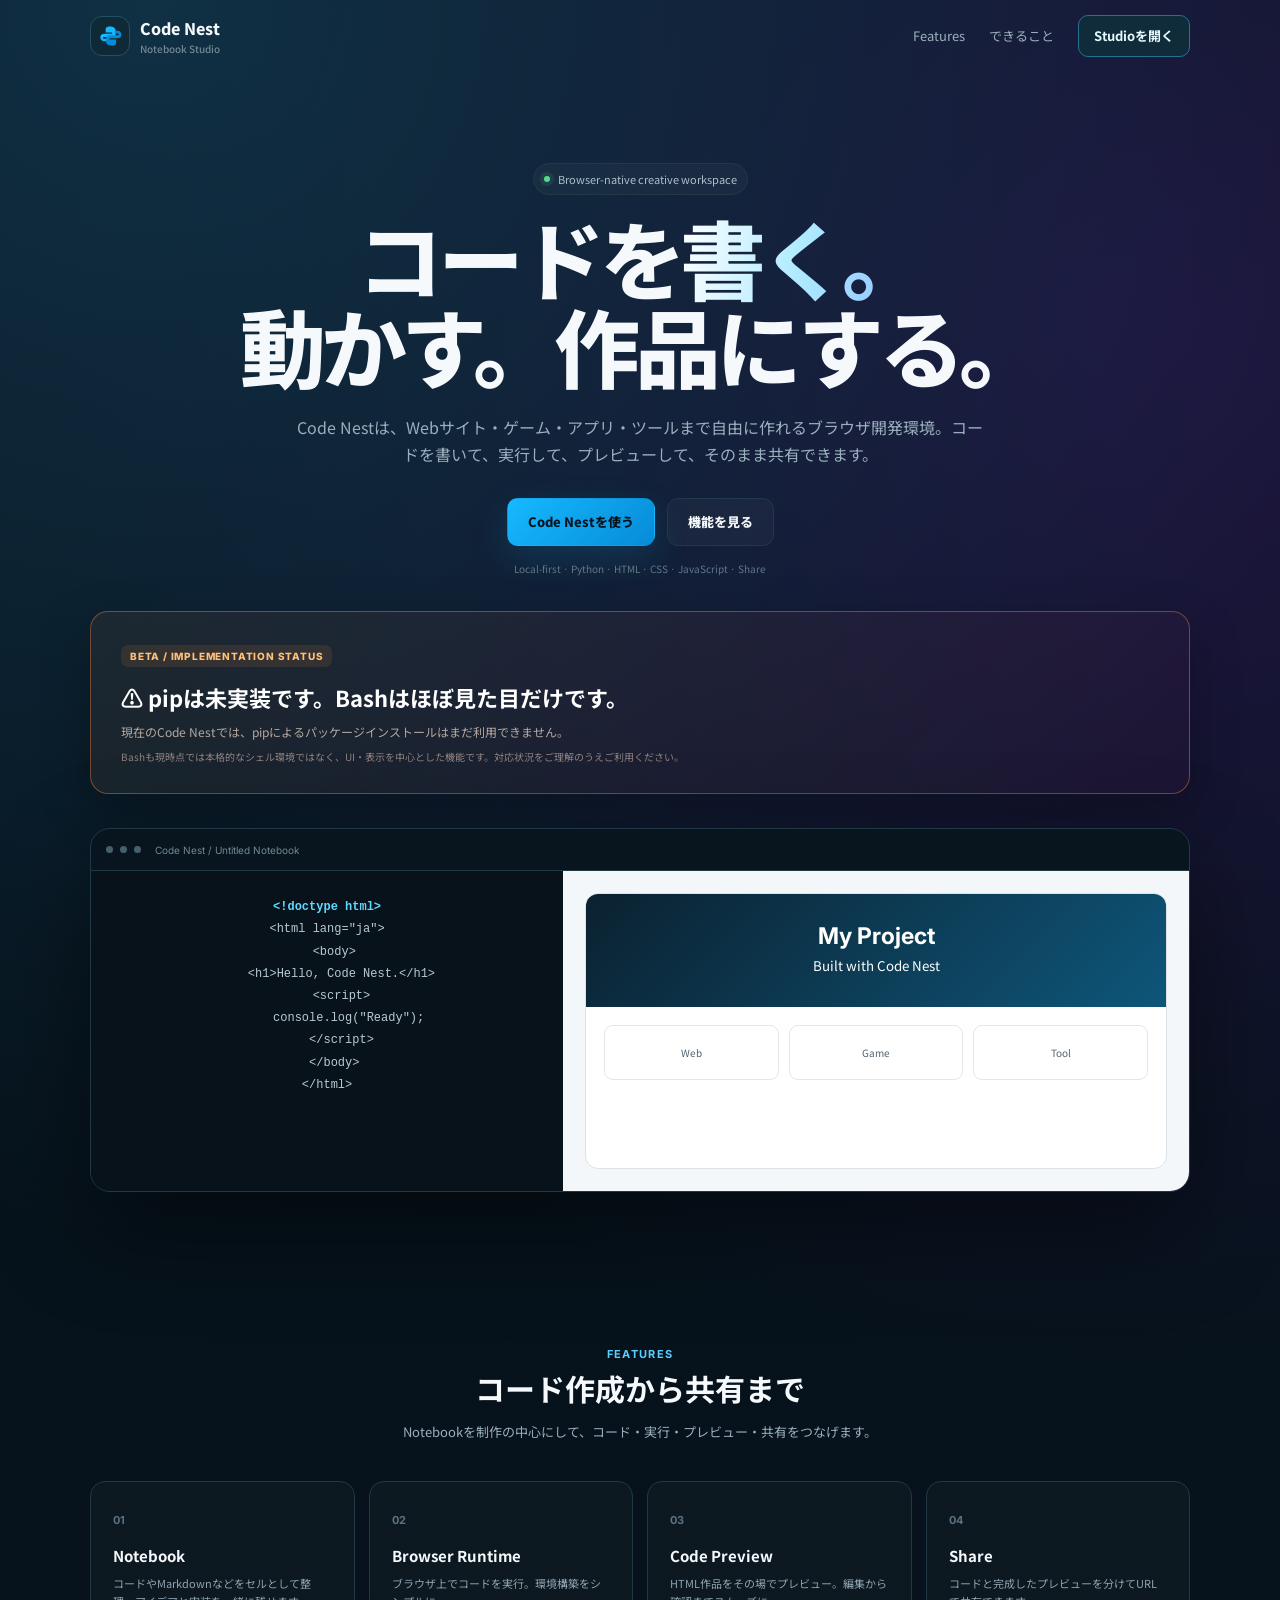
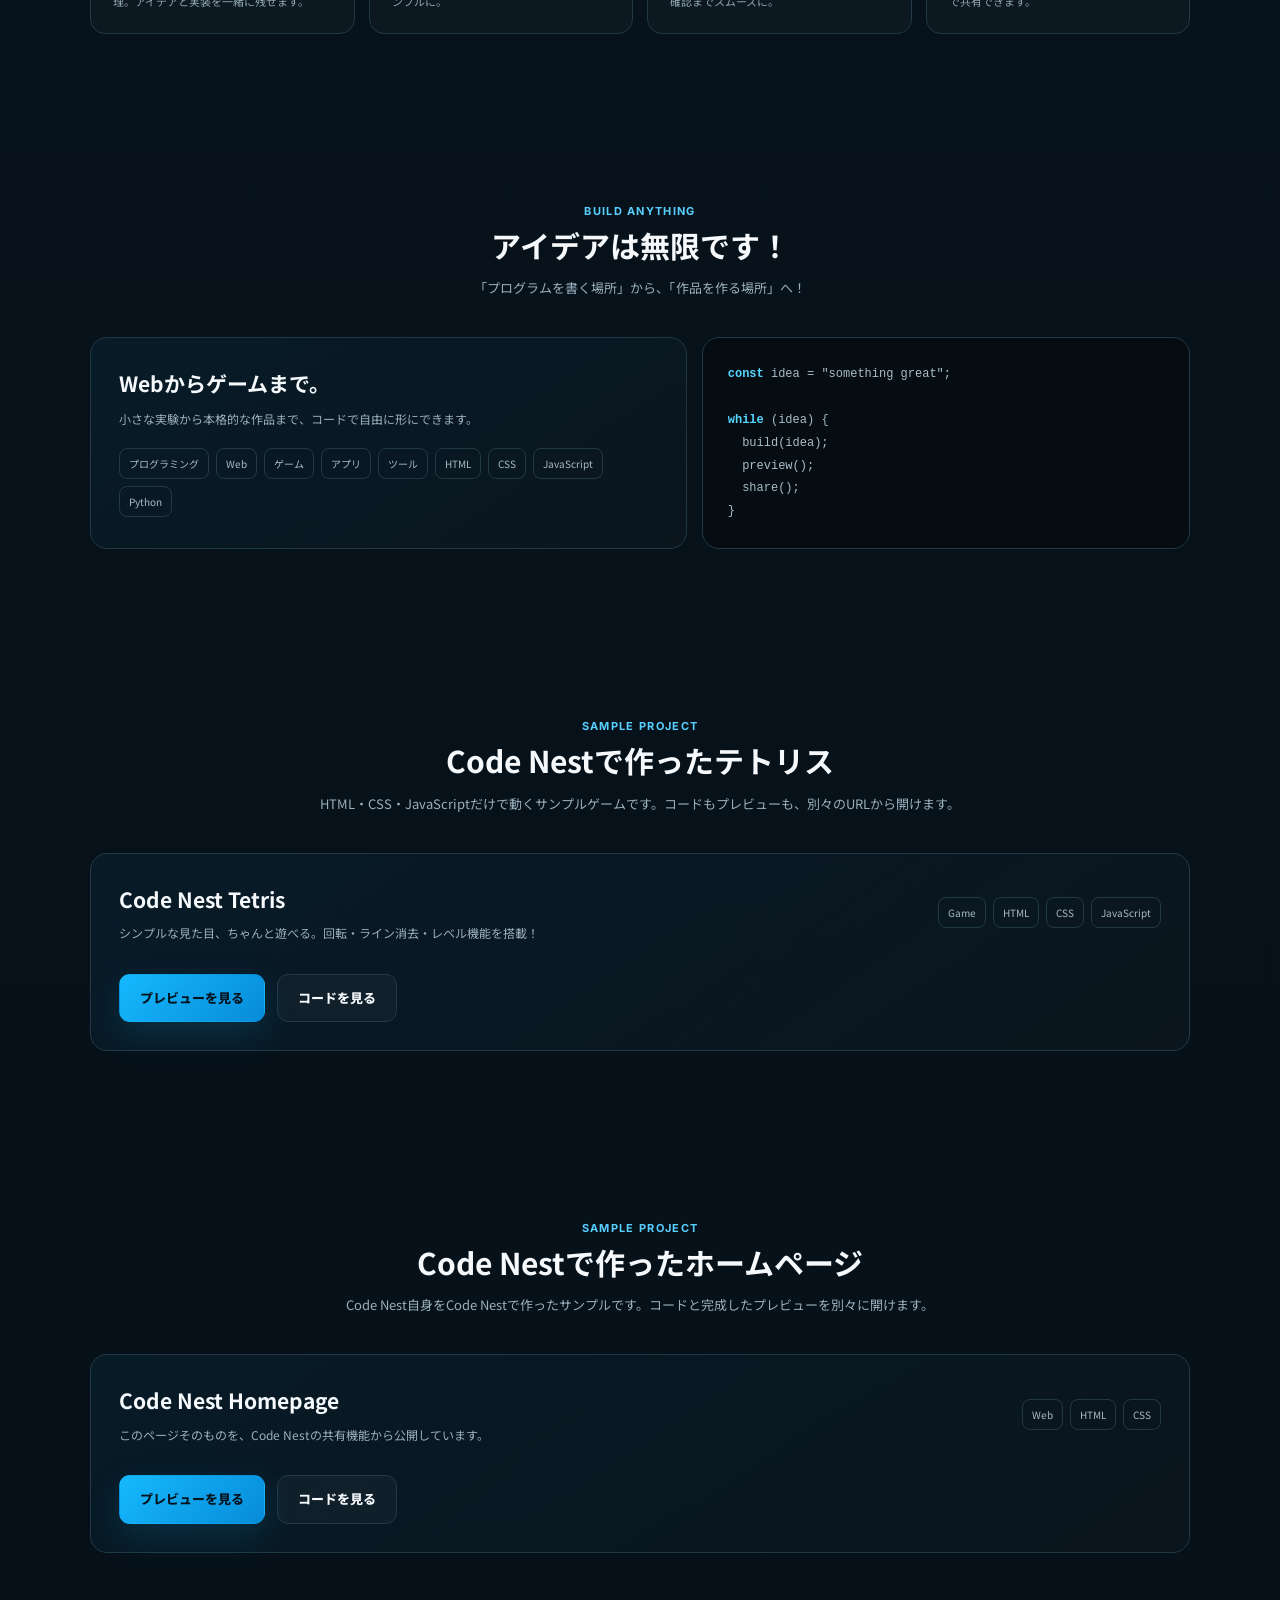
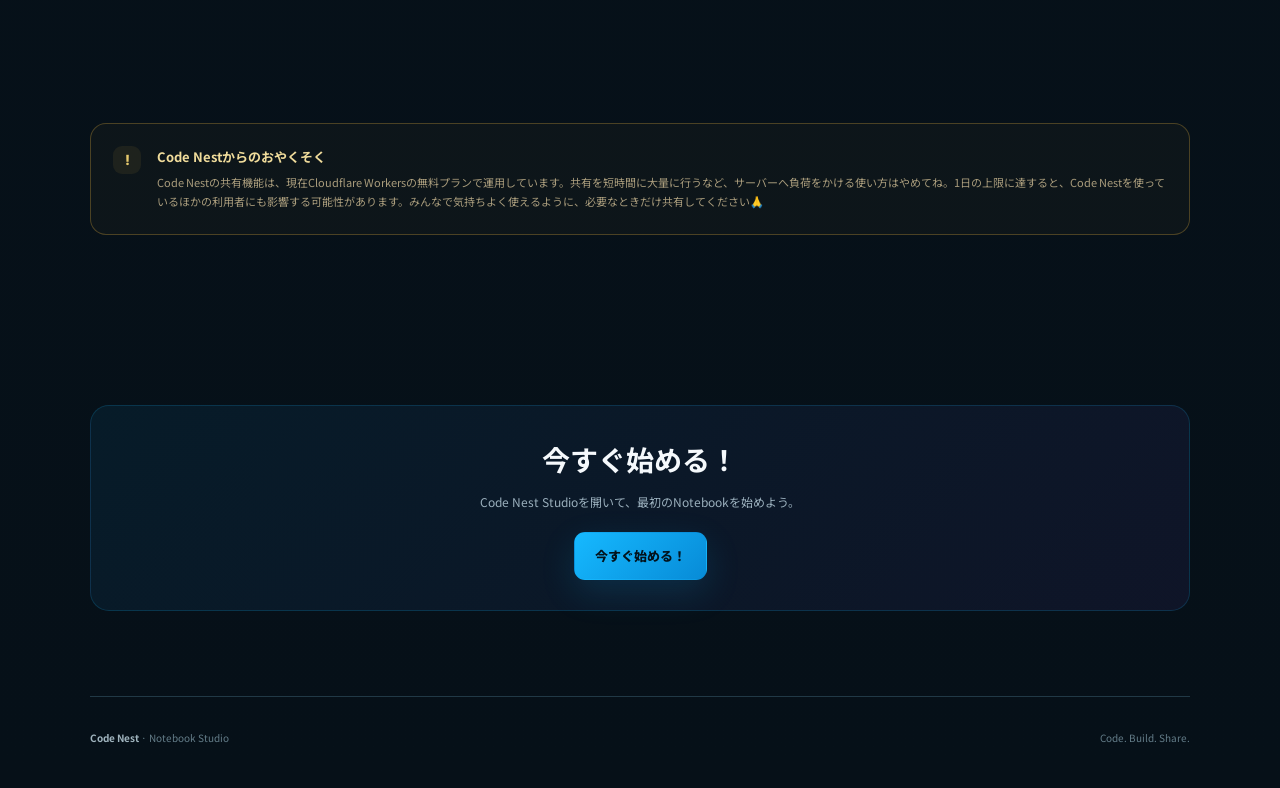
==== index.html @ 92babed3 "Update index.html" ====
<!doctype html>
<html lang="ja">
<head>
<meta charset="utf-8"><meta name="viewport" content="width=device-width,initial-scale=1">
<meta name="theme-color" content="#07131d">
<meta name="description" content="Code Nest — コードを書いて、動かして、作品にする。Webサイト、ゲーム、アプリ、ツールまで作れるブラウザ開発環境です。">
<title>Code Nest — Code. Build. Share.</title>
<link rel="icon" href="data:image/svg+xml,%3Csvg xmlns='http://www.w3.org/2000/svg' viewBox='0 0 64 64'%3E%3Crect width='64' height='64' rx='18' fill='%230b1822'/%3E%3Cpath d='M31 10c-9 0-9 6-9 6v8h15v3H19c-9 0-9 8-9 8s0 9 9 9h6v-6h-7c-3 0-3-4 0-4h20c4 0 7-3 7-7V19c0-5-5-9-14-9Z' fill='%2316b9ff'/%3E%3C/svg%3E">
<link rel="preconnect" href="https://fonts.googleapis.com"><link rel="preconnect" href="https://fonts.gstatic.com" crossorigin>
<link href="https://fonts.googleapis.com/css2?family=Inter:wght@600;700;800&family=Noto+Sans+JP:wght@400;500;600;700;800&display=swap" rel="stylesheet">
<style>
:root{--bg:#07131d;--surface:#0d1e2a;--line:#213946;--text:#f5f9fc;--muted:#9aafbc;--blue:#16b9ff;--blue2:#078bd7;--purple:#8b5cf6}
*{box-sizing:border-box}html{scroll-behavior:smooth}body{margin:0;background:radial-gradient(circle at 12% 0%,#103044 0,transparent 30%),radial-gradient(circle at 88% 8%,#201642 0,transparent 28%),linear-gradient(180deg,var(--bg),#061018);color:var(--text);font-family:"Noto Sans JP",Inter,system-ui,sans-serif;line-height:1.7}a{text-decoration:none;color:inherit}.wrap{width:min(1100px,calc(100% - 32px));margin:auto}.nav{height:72px;display:flex;align-items:center;justify-content:space-between}.brand{display:flex;align-items:center;gap:10px;font-weight:800}.logo{width:40px;height:40px;padding:5px;border-radius:12px;background:#102936;border:1px solid #245064}.brand small{display:block;color:#708895;font-size:10px;font-weight:500;margin-top:-3px}.links{display:flex;gap:24px;align-items:center;color:#9bb0bd;font-size:13px}.links a:hover{color:#fff}.navbtn{padding:9px 15px;border:1px solid #28718e;border-radius:10px;background:#102b39;color:#e3f8ff;font-weight:700}.hero{text-align:center;padding:90px 0 70px}.eyebrow{display:inline-flex;gap:8px;align-items:center;padding:6px 10px;border:1px solid var(--line);border-radius:999px;color:#aac0cb;font-size:11px;background:#ffffff08}.eyebrow i{width:6px;height:6px;border-radius:50%;background:#55d98a;box-shadow:0 0 0 4px #55d98a18}h1{font:800 clamp(48px,8vw,86px)/1.02 Inter,"Noto Sans JP",sans-serif;letter-spacing:-.06em;margin:25px 0 18px}h1 span{background:linear-gradient(100deg,#fff,#aeeaff,#8dbbff);-webkit-background-clip:text;background-clip:text;color:transparent}.lead{max-width:690px;margin:auto;color:var(--muted);font-size:16px}.actions{display:flex;justify-content:center;gap:12px;flex-wrap:wrap;margin:30px 0 14px}.btn{display:inline-flex;justify-content:center;align-items:center;padding:12px 20px;border-radius:11px;border:1px solid var(--line);font-size:13px;font-weight:800}.primary{background:linear-gradient(135deg,var(--blue),var(--blue2));color:#03131d;border-color:transparent;box-shadow:0 12px 35px #16b9ff25}.secondary{background:#ffffff08}.note{text-align:center;color:#607986;font-size:10px}.showcase{margin-top:34px;border:1px solid var(--line);border-radius:20px;overflow:hidden;background:#09151e;box-shadow:0 35px 100px #0007}.bar{height:42px;padding:0 15px;display:flex;align-items:center;gap:7px;border-bottom:1px solid var(--line)}.dot{width:7px;height:7px;border-radius:50%;background:#45606d}.bar span{margin-left:7px;color:#718894;font:10px Inter}.screen{display:grid;grid-template-columns:43% 57%;min-height:320px}.code{padding:25px;background:#08121a;color:#b7cad4;font:12px/1.85 ui-monospace,monospace}.code b{color:#5fd8ff}.preview{padding:22px;background:#f4f7fa}.mock{height:100%;border-radius:13px;overflow:hidden;background:white;color:#17202a;border:1px solid #dce3e8}.mockhead{text-align:center;padding:28px;background:linear-gradient(135deg,#0b2130,#0e5679);color:#fff}.mockhead strong{font:700 23px Inter}.mockgrid{display:grid;grid-template-columns:repeat(3,1fr);gap:10px;padding:18px}.mockitem{border:1px solid #e1e6eb;border-radius:9px;padding:18px 10px;font-size:10px;color:#53616b;text-align:center}.section{padding:85px 0}.head{text-align:center;max-width:650px;margin:0 auto 38px}.kicker{color:#58cfff;font:700 11px Inter;letter-spacing:.12em;text-transform:uppercase}.head h2{font-size:30px;line-height:1.25;margin:9px 0}.head p{color:var(--muted);font-size:13px}.features{display:grid;grid-template-columns:repeat(4,1fr);gap:14px}.feature{padding:22px;border:1px solid var(--line);border-radius:15px;background:#ffffff06}.feature b{color:#587481;font:700 11px Inter}.feature h3{font-size:15px;margin:12px 0 5px}.feature p{margin:0;color:#8ea4b0;font-size:11px}.build{display:grid;grid-template-columns:1.1fr .9fr;gap:15px}.card{padding:28px;border:1px solid var(--line);border-radius:17px;background:linear-gradient(145deg,#16b9ff0f,#ffffff04)}.card h3{font-size:21px;margin:0 0 7px}.card p{color:var(--muted);font-size:12px;margin:0 0 18px}.tags{display:flex;gap:7px;flex-wrap:wrap}.tag{padding:6px 9px;border:1px solid var(--line);border-radius:8px;color:#a9bbc5;font-size:10px}.terminal{background:#050c12;border:1px solid var(--line);border-radius:17px;padding:25px;color:#a9bdc8;font:12px/1.9 ui-monospace,monospace}.terminal b{color:#55d6ff}.promise-box{display:flex;gap:16px;align-items:flex-start;padding:22px;border:1px solid #c89b3b55;border-radius:16px;background:#c89b3b0a;color:#d7c59a}.promise-icon{flex:0 0 28px;width:28px;height:28px;border-radius:9px;display:grid;place-items:center;background:#c89b3b18;color:#e7c96d;font:800 14px Inter}.promise-box strong{display:block;color:#f0dc9b;font-size:13px;margin-bottom:5px}.promise-box p{margin:0;color:#a99c7c;font-size:11px;line-height:1.8}.status-warning{margin:34px auto 0;padding:28px 30px;border:1px solid #ff8b3d66;border-radius:18px;background:linear-gradient(135deg,#ff8b3d12,#ff3d6e08);text-align:left;box-shadow:0 18px 50px #0004}.status-warning .sw-label{display:inline-block;padding:5px 9px;border-radius:7px;background:#ff8b3d1c;color:#ffc078;font:800 10px Inter;letter-spacing:.08em}.status-warning h3{font-size:22px;margin:12px 0 5px;color:#fff}.status-warning p{margin:0;color:#b6a8a0;font-size:12px}.status-warning p+p{margin-top:6px;color:#8f8180;font-size:10px}.cta{text-align:center;padding:30px;border:1px solid #16b9ff2b;border-radius:19px;background:linear-gradient(135deg,#16b9ff12,#8b5cf612)}.cta h2{margin:0;font-size:28px}.cta p{color:var(--muted);font-size:12px;margin:8px 0 20px}.footer{border-top:1px solid var(--line);padding:32px 0 42px;display:flex;justify-content:space-between;color:#647d89;font-size:10px}.footer strong{color:#a0b4be}@media(max-width:800px){.links a:not(.navbtn){display:none}.features{grid-template-columns:repeat(2,1fr)}.build,.screen{grid-template-columns:1fr}.code{border-bottom:1px solid var(--line)}.preview{min-height:250px}}@media(max-width:520px){.wrap{width:calc(100% - 24px)}.hero{padding:65px 0 45px}h1{font-size:49px}.lead{font-size:14px}.features{grid-template-columns:1fr}.section{padding:65px 0}.footer{display:block}.footer span{display:block;margin-top:5px}}
</style>
</head>
<body>
<header class="wrap nav">
<a class="brand" href="./"><svg class="logo" viewBox="0 0 64 64" aria-hidden="true"><path d="M31 10c-9 0-9 6-9 6v8h15v3H19c-9 0-9 8-9 8s0 9 9 9h6v-6h-7c-3 0-3-4 0-4h20c4 0 7-3 7-7V19c0-5-5-9-14-9Z" fill="#16b9ff"/><path d="M37 54c9 0 9-6 9-6v-8H31v-3h18c9 0 9-8 9-8s0-9-9-9h-6v6h7c3 0 3 4 0 4H30c-4 0-7 3-7 7v8c0 5 5 9 14 9Z" fill="#078bd7"/></svg><span>Code Nest<small>Notebook Studio</small></span></a>
<nav class="links"><a href="#features">Features</a><a href="#works">できること</a><a class="navbtn" href="./studio.html">Studioを開く</a></nav>
</header>
<main>
<section class="wrap hero">
<div class="eyebrow"><i></i> Browser-native creative workspace</div>
<h1>コードを<span>書く。</span><br>動かす。作品にする。</h1>
<p class="lead">Code Nestは、Webサイト・ゲーム・アプリ・ツールまで自由に作れるブラウザ開発環境。コードを書いて、実行して、プレビューして、そのまま共有できます。</p>
<div class="actions"><a class="btn primary" href="./studio.html">Code Nestを使う</a><a class="btn secondary" href="#features">機能を見る</a></div>
<div class="note">Local-first · Python · HTML · CSS · JavaScript · Share</div><div class="status-warning"><span class="sw-label">BETA / IMPLEMENTATION STATUS</span><h3>⚠️ pipは未実装です。Bashはほぼ見た目だけです。</h3><p>現在のCode Nestでは、pipによるパッケージインストールはまだ利用できません。</p><p>Bashも現時点では本格的なシェル環境ではなく、UI・表示を中心とした機能です。対応状況をご理解のうえご利用ください。</p></div>
<div class="showcase"><div class="bar"><i class="dot"></i><i class="dot"></i><i class="dot"></i><span>Code Nest / Untitled Notebook</span></div><div class="screen"><div class="code"><b>&lt;!doctype html&gt;</b><br>&lt;html lang="ja"&gt;<br>&nbsp;&nbsp;&lt;body&gt;<br>&nbsp;&nbsp;&nbsp;&nbsp;&lt;h1&gt;Hello, Code Nest.&lt;/h1&gt;<br>&nbsp;&nbsp;&nbsp;&nbsp;&lt;script&gt;<br>&nbsp;&nbsp;&nbsp;&nbsp;&nbsp;&nbsp;console.log("Ready");<br>&nbsp;&nbsp;&nbsp;&nbsp;&lt;/script&gt;<br>&nbsp;&nbsp;&lt;/body&gt;<br>&lt;/html&gt;</div><div class="preview"><div class="mock"><div class="mockhead"><strong>My Project</strong><br><small>Built with Code Nest</small></div><div class="mockgrid"><div class="mockitem">Web</div><div class="mockitem">Game</div><div class="mockitem">Tool</div></div></div></div></div></div>
</section>
<section id="features" class="wrap section"><div class="head"><div class="kicker">Features</div><h2>コード作成から共有まで</h2><p>Notebookを制作の中心にして、コード・実行・プレビュー・共有をつなげます。</p></div><div class="features">
<article class="feature"><b>01</b><h3>Notebook</h3><p>コードやMarkdownなどをセルとして整理。アイデアと実装を一緒に残せます。</p></article>
<article class="feature"><b>02</b><h3>Browser Runtime</h3><p>ブラウザ上でコードを実行。環境構築をシンプルに。</p></article>
<article class="feature"><b>03</b><h3>Code Preview</h3><p>HTML作品をその場でプレビュー。編集から確認までスムーズに。</p></article>
<article class="feature"><b>04</b><h3>Share</h3><p>コードと完成したプレビューを分けてURLで共有できます。</p></article>
</div></section>
<section id="works" class="wrap section"><div class="head"><div class="kicker">Build anything</div><h2>アイデアは無限です！</h2><p>「プログラムを書く場所」から、「作品を作る場所」へ！</p></div><div class="build"><div class="card"><h3>Webからゲームまで。</h3><p>小さな実験から本格的な作品まで、コードで自由に形にできます。</p><div class="tags"><span class="tag">プログラミング</span><span class="tag">Web</span><span class="tag">ゲーム</span><span class="tag">アプリ</span><span class="tag">ツール</span><span class="tag">HTML</span><span class="tag">CSS</span><span class="tag">JavaScript</span><span class="tag">Python</span></div></div><div class="terminal"><b>const</b> idea = "something great";<br><br><b>while</b> (idea) {<br>&nbsp;&nbsp;build(idea);<br>&nbsp;&nbsp;preview();<br>&nbsp;&nbsp;share();<br>}</div></div></section>
<section class="wrap section" id="sample-tetris">
  <div class="head">
    <div class="kicker">Sample Project</div>
    <h2>Code Nestで作ったテトリス</h2>
    <p>HTML・CSS・JavaScriptだけで動くサンプルゲームです。コードもプレビューも、別々のURLから開けます。</p>
  </div>
  <div class="card">
    <div style="display:flex;justify-content:space-between;gap:18px;align-items:center;flex-wrap:wrap">
      <div>
        <h3 style="margin:0 0 6px">Code Nest Tetris</h3>
        <p style="margin:0;color:var(--muted);font-size:12px">シンプルな見た目、ちゃんと遊べる。回転・ライン消去・レベル機能を搭載！</p>
      </div>
      <div class="tags">
        <span class="tag">Game</span>
        <span class="tag">HTML</span>
        <span class="tag">CSS</span>
        <span class="tag">JavaScript</span>
      </div>
    </div>
    <div class="actions" style="justify-content:flex-start;margin-bottom:0">
      <a class="btn primary" href="https://code-nest-worker.maru-0727.workers.dev/share/6222cdb0?view=preview" target="_blank" rel="noopener">プレビューを見る</a>
      <a class="btn secondary" href="https://code-nest-worker.maru-0727.workers.dev/share/6222cdb0?view=code" target="_blank" rel="noopener">コードを見る</a>
    </div>
  </div>
</section>

<section class="wrap section" id="sample-homepage">
  <div class="head">
    <div class="kicker">Sample Project</div>
    <h2>Code Nestで作ったホームページ</h2>
    <p>Code Nest自身をCode Nestで作ったサンプルです。コードと完成したプレビューを別々に開けます。</p>
  </div>
  <div class="card">
    <div style="display:flex;justify-content:space-between;gap:18px;align-items:center;flex-wrap:wrap">
      <div>
        <h3 style="margin:0 0 6px">Code Nest Homepage</h3>
        <p style="margin:0;color:var(--muted);font-size:12px">このページそのものを、Code Nestの共有機能から公開しています。</p>
      </div>
      <div class="tags">
        <span class="tag">Web</span>
        <span class="tag">HTML</span>
        <span class="tag">CSS</span>
      </div>
    </div>
    <div class="actions" style="justify-content:flex-start;margin-bottom:0">
      <a class="btn primary" href="https://code-nest-worker.maru-0727.workers.dev/share/0a98e26b?view=preview" target="_blank" rel="noopener">プレビューを見る</a>
      <a class="btn secondary" href="https://code-nest-worker.maru-0727.workers.dev/share/0a98e26b?view=code" target="_blank" rel="noopener">コードを見る</a>
    </div>
  </div>
</section>

<section class="wrap section promise"><div class="promise-box"><div class="promise-icon">!</div><div><strong>Code Nestからのおやくそく</strong><p>Code Nestの共有機能は、現在Cloudflare Workersの無料プランで運用しています。共有を短時間に大量に行うなど、サーバーへ負荷をかける使い方はやめてね。1日の上限に達すると、Code Nestを使っているほかの利用者にも影響する可能性があります。みんなで気持ちよく使えるように、必要なときだけ共有してください🙏</p></div></div></section>
<section class="wrap section"><div class="cta"><h2>今すぐ始める！</h2><p>Code Nest Studioを開いて、最初のNotebookを始めよう。</p><a class="btn primary" href="./studio.html">今すぐ始める！</a></div></section>
</main>
<footer class="wrap footer"><span><strong>Code Nest</strong> · Notebook Studio</span><span>Code. Build. Share.</span></footer>
</body>
</html>
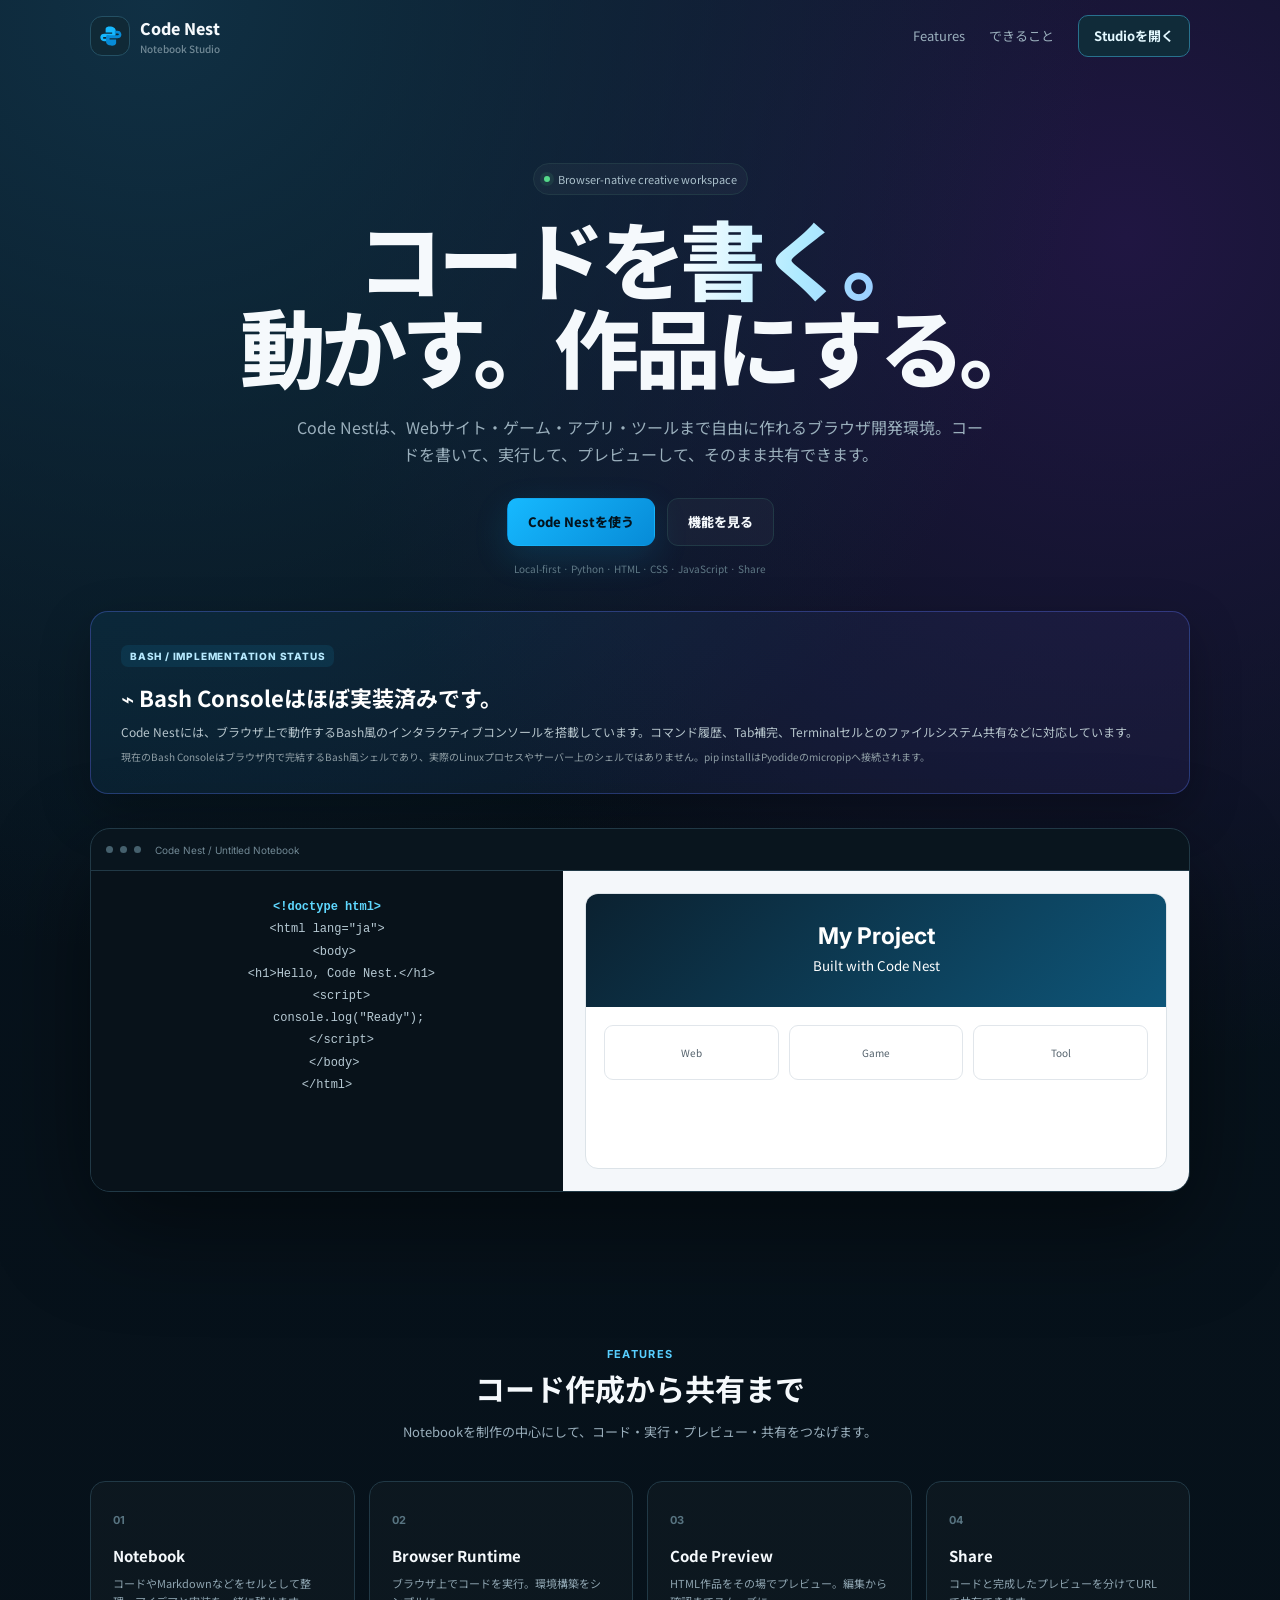
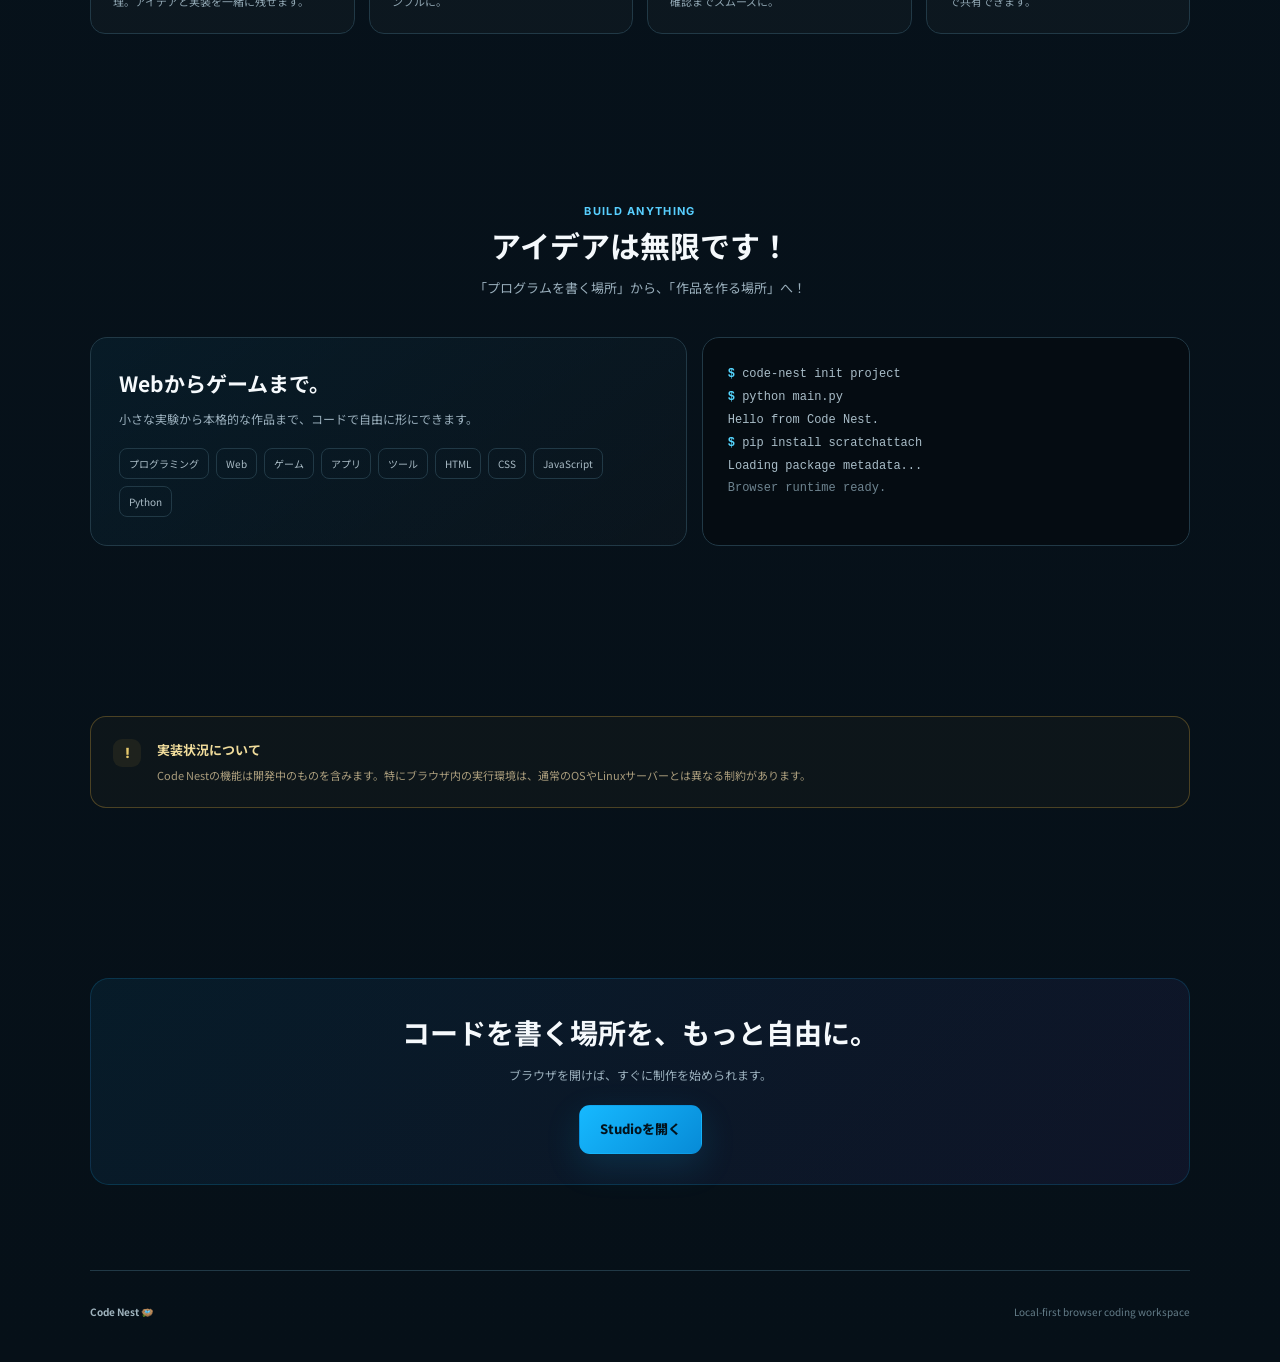
==== commit 68a3e423: "Update homepage Bash implementation status" ====
--- a/index.html
+++ b/index.html
@@ -10,12 +10,12 @@
 <link href="https://fonts.googleapis.com/css2?family=Inter:wght@600;700;800&family=Noto+Sans+JP:wght@400;500;600;700;800&display=swap" rel="stylesheet">
 <style>
 :root{--bg:#07131d;--surface:#0d1e2a;--line:#213946;--text:#f5f9fc;--muted:#9aafbc;--blue:#16b9ff;--blue2:#078bd7;--purple:#8b5cf6}
-*{box-sizing:border-box}html{scroll-behavior:smooth}body{margin:0;background:radial-gradient(circle at 12% 0%,#103044 0,transparent 30%),radial-gradient(circle at 88% 8%,#201642 0,transparent 28%),linear-gradient(180deg,var(--bg),#061018);color:var(--text);font-family:"Noto Sans JP",Inter,system-ui,sans-serif;line-height:1.7}a{text-decoration:none;color:inherit}.wrap{width:min(1100px,calc(100% - 32px));margin:auto}.nav{height:72px;display:flex;align-items:center;justify-content:space-between}.brand{display:flex;align-items:center;gap:10px;font-weight:800}.logo{width:40px;height:40px;padding:5px;border-radius:12px;background:#102936;border:1px solid #245064}.brand small{display:block;color:#708895;font-size:10px;font-weight:500;margin-top:-3px}.links{display:flex;gap:24px;align-items:center;color:#9bb0bd;font-size:13px}.links a:hover{color:#fff}.navbtn{padding:9px 15px;border:1px solid #28718e;border-radius:10px;background:#102b39;color:#e3f8ff;font-weight:700}.hero{text-align:center;padding:90px 0 70px}.eyebrow{display:inline-flex;gap:8px;align-items:center;padding:6px 10px;border:1px solid var(--line);border-radius:999px;color:#aac0cb;font-size:11px;background:#ffffff08}.eyebrow i{width:6px;height:6px;border-radius:50%;background:#55d98a;box-shadow:0 0 0 4px #55d98a18}h1{font:800 clamp(48px,8vw,86px)/1.02 Inter,"Noto Sans JP",sans-serif;letter-spacing:-.06em;margin:25px 0 18px}h1 span{background:linear-gradient(100deg,#fff,#aeeaff,#8dbbff);-webkit-background-clip:text;background-clip:text;color:transparent}.lead{max-width:690px;margin:auto;color:var(--muted);font-size:16px}.actions{display:flex;justify-content:center;gap:12px;flex-wrap:wrap;margin:30px 0 14px}.btn{display:inline-flex;justify-content:center;align-items:center;padding:12px 20px;border-radius:11px;border:1px solid var(--line);font-size:13px;font-weight:800}.primary{background:linear-gradient(135deg,var(--blue),var(--blue2));color:#03131d;border-color:transparent;box-shadow:0 12px 35px #16b9ff25}.secondary{background:#ffffff08}.note{text-align:center;color:#607986;font-size:10px}.showcase{margin-top:34px;border:1px solid var(--line);border-radius:20px;overflow:hidden;background:#09151e;box-shadow:0 35px 100px #0007}.bar{height:42px;padding:0 15px;display:flex;align-items:center;gap:7px;border-bottom:1px solid var(--line)}.dot{width:7px;height:7px;border-radius:50%;background:#45606d}.bar span{margin-left:7px;color:#718894;font:10px Inter}.screen{display:grid;grid-template-columns:43% 57%;min-height:320px}.code{padding:25px;background:#08121a;color:#b7cad4;font:12px/1.85 ui-monospace,monospace}.code b{color:#5fd8ff}.preview{padding:22px;background:#f4f7fa}.mock{height:100%;border-radius:13px;overflow:hidden;background:white;color:#17202a;border:1px solid #dce3e8}.mockhead{text-align:center;padding:28px;background:linear-gradient(135deg,#0b2130,#0e5679);color:#fff}.mockhead strong{font:700 23px Inter}.mockgrid{display:grid;grid-template-columns:repeat(3,1fr);gap:10px;padding:18px}.mockitem{border:1px solid #e1e6eb;border-radius:9px;padding:18px 10px;font-size:10px;color:#53616b;text-align:center}.section{padding:85px 0}.head{text-align:center;max-width:650px;margin:0 auto 38px}.kicker{color:#58cfff;font:700 11px Inter;letter-spacing:.12em;text-transform:uppercase}.head h2{font-size:30px;line-height:1.25;margin:9px 0}.head p{color:var(--muted);font-size:13px}.features{display:grid;grid-template-columns:repeat(4,1fr);gap:14px}.feature{padding:22px;border:1px solid var(--line);border-radius:15px;background:#ffffff06}.feature b{color:#587481;font:700 11px Inter}.feature h3{font-size:15px;margin:12px 0 5px}.feature p{margin:0;color:#8ea4b0;font-size:11px}.build{display:grid;grid-template-columns:1.1fr .9fr;gap:15px}.card{padding:28px;border:1px solid var(--line);border-radius:17px;background:linear-gradient(145deg,#16b9ff0f,#ffffff04)}.card h3{font-size:21px;margin:0 0 7px}.card p{color:var(--muted);font-size:12px;margin:0 0 18px}.tags{display:flex;gap:7px;flex-wrap:wrap}.tag{padding:6px 9px;border:1px solid var(--line);border-radius:8px;color:#a9bbc5;font-size:10px}.terminal{background:#050c12;border:1px solid var(--line);border-radius:17px;padding:25px;color:#a9bdc8;font:12px/1.9 ui-monospace,monospace}.terminal b{color:#55d6ff}.promise-box{display:flex;gap:16px;align-items:flex-start;padding:22px;border:1px solid #c89b3b55;border-radius:16px;background:#c89b3b0a;color:#d7c59a}.promise-icon{flex:0 0 28px;width:28px;height:28px;border-radius:9px;display:grid;place-items:center;background:#c89b3b18;color:#e7c96d;font:800 14px Inter}.promise-box strong{display:block;color:#f0dc9b;font-size:13px;margin-bottom:5px}.promise-box p{margin:0;color:#a99c7c;font-size:11px;line-height:1.8}.status-warning{margin:34px auto 0;padding:28px 30px;border:1px solid #ff8b3d66;border-radius:18px;background:linear-gradient(135deg,#ff8b3d12,#ff3d6e08);text-align:left;box-shadow:0 18px 50px #0004}.status-warning .sw-label{display:inline-block;padding:5px 9px;border-radius:7px;background:#ff8b3d1c;color:#ffc078;font:800 10px Inter;letter-spacing:.08em}.status-warning h3{font-size:22px;margin:12px 0 5px;color:#fff}.status-warning p{margin:0;color:#b6a8a0;font-size:12px}.status-warning p+p{margin-top:6px;color:#8f8180;font-size:10px}.cta{text-align:center;padding:30px;border:1px solid #16b9ff2b;border-radius:19px;background:linear-gradient(135deg,#16b9ff12,#8b5cf612)}.cta h2{margin:0;font-size:28px}.cta p{color:var(--muted);font-size:12px;margin:8px 0 20px}.footer{border-top:1px solid var(--line);padding:32px 0 42px;display:flex;justify-content:space-between;color:#647d89;font-size:10px}.footer strong{color:#a0b4be}@media(max-width:800px){.links a:not(.navbtn){display:none}.features{grid-template-columns:repeat(2,1fr)}.build,.screen{grid-template-columns:1fr}.code{border-bottom:1px solid var(--line)}.preview{min-height:250px}}@media(max-width:520px){.wrap{width:calc(100% - 24px)}.hero{padding:65px 0 45px}h1{font-size:49px}.lead{font-size:14px}.features{grid-template-columns:1fr}.section{padding:65px 0}.footer{display:block}.footer span{display:block;margin-top:5px}}
+*{box-sizing:border-box}html{scroll-behavior:smooth}body{margin:0;background:radial-gradient(circle at 12% 0%,#103044 0,transparent 30%),radial-gradient(circle at 88% 8%,#201642 0,transparent 28%),linear-gradient(180deg,var(--bg),#061018);color:var(--text);font-family:"Noto Sans JP",Inter,system-ui,sans-serif;line-height:1.7}a{text-decoration:none;color:inherit}.wrap{width:min(1100px,calc(100% - 32px));margin:auto}.nav{height:72px;display:flex;align-items:center;justify-content:space-between}.brand{display:flex;align-items:center;gap:10px;font-weight:800}.logo{width:40px;height:40px;padding:5px;border-radius:12px;background:#102936;border:1px solid #245064}.brand small{display:block;color:#708895;font-size:10px;font-weight:500;margin-top:-3px}.links{display:flex;gap:24px;align-items:center;color:#9bb0bd;font-size:13px}.links a:hover{color:#fff}.navbtn{padding:9px 15px;border:1px solid #28718e;border-radius:10px;background:#102b39;color:#e3f8ff;font-weight:700}.hero{text-align:center;padding:90px 0 70px}.eyebrow{display:inline-flex;gap:8px;align-items:center;padding:6px 10px;border:1px solid var(--line);border-radius:999px;color:#aac0cb;font-size:11px;background:#ffffff08}.eyebrow i{width:6px;height:6px;border-radius:50%;background:#55d98a;box-shadow:0 0 0 4px #55d98a18}h1{font:800 clamp(48px,8vw,86px)/1.02 Inter,"Noto Sans JP",sans-serif;letter-spacing:-.06em;margin:25px 0 18px}h1 span{background:linear-gradient(100deg,#fff,#aeeaff,#8dbbff);-webkit-background-clip:text;background-clip:text;color:transparent}.lead{max-width:690px;margin:auto;color:var(--muted);font-size:16px}.actions{display:flex;justify-content:center;gap:12px;flex-wrap:wrap;margin:30px 0 14px}.btn{display:inline-flex;justify-content:center;align-items:center;padding:12px 20px;border-radius:11px;border:1px solid var(--line);font-size:13px;font-weight:800}.primary{background:linear-gradient(135deg,var(--blue),var(--blue2));color:#03131d;border-color:transparent;box-shadow:0 12px 35px #16b9ff25}.secondary{background:#ffffff08}.note{text-align:center;color:#607986;font-size:10px}.showcase{margin-top:34px;border:1px solid var(--line);border-radius:20px;overflow:hidden;background:#09151e;box-shadow:0 35px 100px #0007}.bar{height:42px;padding:0 15px;display:flex;align-items:center;gap:7px;border-bottom:1px solid var(--line)}.dot{width:7px;height:7px;border-radius:50%;background:#45606d}.bar span{margin-left:7px;color:#718894;font:10px Inter}.screen{display:grid;grid-template-columns:43% 57%;min-height:320px}.code{padding:25px;background:#08121a;color:#b7cad4;font:12px/1.85 ui-monospace,monospace}.code b{color:#5fd8ff}.preview{padding:22px;background:#f4f7fa}.mock{height:100%;border-radius:13px;overflow:hidden;background:white;color:#17202a;border:1px solid #dce3e8}.mockhead{text-align:center;padding:28px;background:linear-gradient(135deg,#0b2130,#0e5679);color:#fff}.mockhead strong{font:700 23px Inter}.mockgrid{display:grid;grid-template-columns:repeat(3,1fr);gap:10px;padding:18px}.mockitem{border:1px solid #e1e6eb;border-radius:9px;padding:18px 10px;font-size:10px;color:#53616b;text-align:center}.section{padding:85px 0}.head{text-align:center;max-width:650px;margin:0 auto 38px}.kicker{color:#58cfff;font:700 11px Inter;letter-spacing:.12em;text-transform:uppercase}.head h2{font-size:30px;line-height:1.25;margin:9px 0}.head p{color:var(--muted);font-size:13px}.features{display:grid;grid-template-columns:repeat(4,1fr);gap:14px}.feature{padding:22px;border:1px solid var(--line);border-radius:15px;background:#ffffff06}.feature b{color:#587481;font:700 11px Inter}.feature h3{font-size:15px;margin:12px 0 5px}.feature p{margin:0;color:#8ea4b0;font-size:11px}.build{display:grid;grid-template-columns:1.1fr .9fr;gap:15px}.card{padding:28px;border:1px solid var(--line);border-radius:17px;background:linear-gradient(145deg,#16b9ff0f,#ffffff04)}.card h3{font-size:21px;margin:0 0 7px}.card p{color:var(--muted);font-size:12px;margin:0 0 18px}.tags{display:flex;gap:7px;flex-wrap:wrap}.tag{padding:6px 9px;border:1px solid var(--line);border-radius:8px;color:#a9bbc5;font-size:10px}.terminal{background:#050c12;border:1px solid var(--line);border-radius:17px;padding:25px;color:#a9bdc8;font:12px/1.9 ui-monospace,monospace}.terminal b{color:#55d6ff}.promise-box{display:flex;gap:16px;align-items:flex-start;padding:22px;border:1px solid #c89b3b55;border-radius:16px;background:#c89b3b0a;color:#d7c59a}.promise-icon{flex:0 0 28px;width:28px;height:28px;border-radius:9px;display:grid;place-items:center;background:#c89b3b18;color:#e7c96d;font:800 14px Inter}.promise-box strong{display:block;color:#f0dc9b;font-size:13px;margin-bottom:5px}.promise-box p{margin:0;color:#a99c7c;font-size:11px;line-height:1.8}.status-warning{margin:34px auto 0;padding:28px 30px;border:1px solid #5f78ff55;border-radius:18px;background:linear-gradient(135deg,#16b9ff12,#8b5cf612);text-align:left;box-shadow:0 18px 50px #0004}.status-warning .sw-label{display:inline-block;padding:5px 9px;border-radius:7px;background:#16b9ff18;color:#b7eaff;font:800 10px Inter;letter-spacing:.08em}.status-warning h3{font-size:22px;margin:12px 0 5px;color:#fff}.status-warning p{margin:0;color:#b6c5cc;font-size:12px}.status-warning p+p{margin-top:6px;color:#8f9ea5;font-size:10px}.cta{text-align:center;padding:30px;border:1px solid #16b9ff2b;border-radius:19px;background:linear-gradient(135deg,#16b9ff12,#8b5cf612)}.cta h2{margin:0;font-size:28px}.cta p{color:var(--muted);font-size:12px;margin:8px 0 20px}.footer{border-top:1px solid var(--line);padding:32px 0 42px;display:flex;justify-content:space-between;color:#647d89;font-size:10px}.footer strong{color:#a0b4be}@media(max-width:800px){.links a:not(.navbtn){display:none}.features{grid-template-columns:repeat(2,1fr)}.build,.screen{grid-template-columns:1fr}.code{border-bottom:1px solid var(--line)}.preview{min-height:250px}}@media(max-width:520px){.wrap{width:calc(100% - 24px)}.hero{padding:65px 0 45px}h1{font-size:49px}.lead{font-size:14px}.features{grid-template-columns:1fr}.section{padding:65px 0}.footer{display:block}.footer span{display:block;margin-top:5px}}
 </style>
 </head>
 <body>
 <header class="wrap nav">
-<a class="brand" href="./"><svg class="logo" viewBox="0 0 64 64" aria-hidden="true"><path d="M31 10c-9 0-9 6-9 6v8h15v3H19c-9 0-9 8-9 8s0 9 9 9h6v-6h-7c-3 0-3-4 0-4h20c4 0 7-3 7-7V19c0-5-5-9-14-9Z" fill="#16b9ff"/><path d="M37 54c9 0 9-6 9-6v-8H31v-3h18c9 0 9-8 9-8s0-9-9-9h-6v6h7c3 0 3 4 0 4H30c-4 0-7 3-7 7v8c0 5 5 9 14 9Z" fill="#078bd7"/></svg><span>Code Nest<small>Notebook Studio</small></span></a>
+<a class="brand" href="./"><svg class="logo" viewBox="0 0 64 64" aria-hidden="true"><path d="M31 10c-9 0-9 6-9 6v8h15v3H19c-9 0-9 8-9 8s0 9 9 9h6v-6h-7c-3 0-3-4 0-4h20c4 0 7-3 7-7V19c0-5-5-9-14-9Z" fill="#16b9ff"/><path d="M37 54c9 0 9-6 9-6v-8H31v-3h18c9 0 9-8 9-8s0-9-9-9h-6v6h7c3 0 3 4 0 4H30c-4 0-7-3-7 7v8c0 5 5 9 14 9Z" fill="#078bd7"/></svg><span>Code Nest<small>Notebook Studio</small></span></a>
 <nav class="links"><a href="#features">Features</a><a href="#works">できること</a><a class="navbtn" href="./studio.html">Studioを開く</a></nav>
 </header>
 <main>
@@ -24,7 +24,7 @@
 <h1>コードを<span>書く。</span><br>動かす。作品にする。</h1>
 <p class="lead">Code Nestは、Webサイト・ゲーム・アプリ・ツールまで自由に作れるブラウザ開発環境。コードを書いて、実行して、プレビューして、そのまま共有できます。</p>
 <div class="actions"><a class="btn primary" href="./studio.html">Code Nestを使う</a><a class="btn secondary" href="#features">機能を見る</a></div>
-<div class="note">Local-first · Python · HTML · CSS · JavaScript · Share</div><div class="status-warning"><span class="sw-label">BETA / IMPLEMENTATION STATUS</span><h3>⚠️ pipは未実装です。Bashはほぼ見た目だけです。</h3><p>現在のCode Nestでは、pipによるパッケージインストールはまだ利用できません。</p><p>Bashも現時点では本格的なシェル環境ではなく、UI・表示を中心とした機能です。対応状況をご理解のうえご利用ください。</p></div>
+<div class="note">Local-first · Python · HTML · CSS · JavaScript · Share</div><div class="status-warning"><span class="sw-label">BASH / IMPLEMENTATION STATUS</span><h3>⌁ Bash Consoleはほぼ実装済みです。</h3><p>Code Nestには、ブラウザ上で動作するBash風のインタラクティブコンソールを搭載しています。コマンド履歴、Tab補完、Terminalセルとのファイルシステム共有などに対応しています。</p><p>現在のBash Consoleはブラウザ内で完結するBash風シェルであり、実際のLinuxプロセスやサーバー上のシェルではありません。pip installはPyodideのmicropipへ接続されます。</p></div>
 <div class="showcase"><div class="bar"><i class="dot"></i><i class="dot"></i><i class="dot"></i><span>Code Nest / Untitled Notebook</span></div><div class="screen"><div class="code"><b>&lt;!doctype html&gt;</b><br>&lt;html lang="ja"&gt;<br>&nbsp;&nbsp;&lt;body&gt;<br>&nbsp;&nbsp;&nbsp;&nbsp;&lt;h1&gt;Hello, Code Nest.&lt;/h1&gt;<br>&nbsp;&nbsp;&nbsp;&nbsp;&lt;script&gt;<br>&nbsp;&nbsp;&nbsp;&nbsp;&nbsp;&nbsp;console.log("Ready");<br>&nbsp;&nbsp;&nbsp;&nbsp;&lt;/script&gt;<br>&nbsp;&nbsp;&lt;/body&gt;<br>&lt;/html&gt;</div><div class="preview"><div class="mock"><div class="mockhead"><strong>My Project</strong><br><small>Built with Code Nest</small></div><div class="mockgrid"><div class="mockitem">Web</div><div class="mockitem">Game</div><div class="mockitem">Tool</div></div></div></div></div></div>
 </section>
 <section id="features" class="wrap section"><div class="head"><div class="kicker">Features</div><h2>コード作成から共有まで</h2><p>Notebookを制作の中心にして、コード・実行・プレビュー・共有をつなげます。</p></div><div class="features">
@@ -33,61 +33,10 @@
 <article class="feature"><b>03</b><h3>Code Preview</h3><p>HTML作品をその場でプレビュー。編集から確認までスムーズに。</p></article>
 <article class="feature"><b>04</b><h3>Share</h3><p>コードと完成したプレビューを分けてURLで共有できます。</p></article>
 </div></section>
-<section id="works" class="wrap section"><div class="head"><div class="kicker">Build anything</div><h2>アイデアは無限です！</h2><p>「プログラムを書く場所」から、「作品を作る場所」へ！</p></div><div class="build"><div class="card"><h3>Webからゲームまで。</h3><p>小さな実験から本格的な作品まで、コードで自由に形にできます。</p><div class="tags"><span class="tag">プログラミング</span><span class="tag">Web</span><span class="tag">ゲーム</span><span class="tag">アプリ</span><span class="tag">ツール</span><span class="tag">HTML</span><span class="tag">CSS</span><span class="tag">JavaScript</span><span class="tag">Python</span></div></div><div class="terminal"><b>const</b> idea = "something great";<br><br><b>while</b> (idea) {<br>&nbsp;&nbsp;build(idea);<br>&nbsp;&nbsp;preview();<br>&nbsp;&nbsp;share();<br>}</div></div></section>
-<section class="wrap section" id="sample-tetris">
-  <div class="head">
-    <div class="kicker">Sample Project</div>
-    <h2>Code Nestで作ったテトリス</h2>
-    <p>HTML・CSS・JavaScriptだけで動くサンプルゲームです。コードもプレビューも、別々のURLから開けます。</p>
-  </div>
-  <div class="card">
-    <div style="display:flex;justify-content:space-between;gap:18px;align-items:center;flex-wrap:wrap">
-      <div>
-        <h3 style="margin:0 0 6px">Code Nest Tetris</h3>
-        <p style="margin:0;color:var(--muted);font-size:12px">シンプルな見た目、ちゃんと遊べる。回転・ライン消去・レベル機能を搭載！</p>
-      </div>
-      <div class="tags">
-        <span class="tag">Game</span>
-        <span class="tag">HTML</span>
-        <span class="tag">CSS</span>
-        <span class="tag">JavaScript</span>
-      </div>
-    </div>
-    <div class="actions" style="justify-content:flex-start;margin-bottom:0">
-      <a class="btn primary" href="https://code-nest-worker.maru-0727.workers.dev/share/6222cdb0?view=preview" target="_blank" rel="noopener">プレビューを見る</a>
-      <a class="btn secondary" href="https://code-nest-worker.maru-0727.workers.dev/share/6222cdb0?view=code" target="_blank" rel="noopener">コードを見る</a>
-    </div>
-  </div>
-</section>
-
-<section class="wrap section" id="sample-homepage">
-  <div class="head">
-    <div class="kicker">Sample Project</div>
-    <h2>Code Nestで作ったホームページ</h2>
-    <p>Code Nest自身をCode Nestで作ったサンプルです。コードと完成したプレビューを別々に開けます。</p>
-  </div>
-  <div class="card">
-    <div style="display:flex;justify-content:space-between;gap:18px;align-items:center;flex-wrap:wrap">
-      <div>
-        <h3 style="margin:0 0 6px">Code Nest Homepage</h3>
-        <p style="margin:0;color:var(--muted);font-size:12px">このページそのものを、Code Nestの共有機能から公開しています。</p>
-      </div>
-      <div class="tags">
-        <span class="tag">Web</span>
-        <span class="tag">HTML</span>
-        <span class="tag">CSS</span>
-      </div>
-    </div>
-    <div class="actions" style="justify-content:flex-start;margin-bottom:0">
-      <a class="btn primary" href="https://code-nest-worker.maru-0727.workers.dev/share/0a98e26b?view=preview" target="_blank" rel="noopener">プレビューを見る</a>
-      <a class="btn secondary" href="https://code-nest-worker.maru-0727.workers.dev/share/0a98e26b?view=code" target="_blank" rel="noopener">コードを見る</a>
-    </div>
-  </div>
-</section>
-
-<section class="wrap section promise"><div class="promise-box"><div class="promise-icon">!</div><div><strong>Code Nestからのおやくそく</strong><p>Code Nestの共有機能は、現在Cloudflare Workersの無料プランで運用しています。共有を短時間に大量に行うなど、サーバーへ負荷をかける使い方はやめてね。1日の上限に達すると、Code Nestを使っているほかの利用者にも影響する可能性があります。みんなで気持ちよく使えるように、必要なときだけ共有してください🙏</p></div></div></section>
-<section class="wrap section"><div class="cta"><h2>今すぐ始める！</h2><p>Code Nest Studioを開いて、最初のNotebookを始めよう。</p><a class="btn primary" href="./studio.html">今すぐ始める！</a></div></section>
+<section id="works" class="wrap section"><div class="head"><div class="kicker">Build anything</div><h2>アイデアは無限です！</h2><p>「プログラムを書く場所」から、「作品を作る場所」へ！</p></div><div class="build"><div class="card"><h3>Webからゲームまで。</h3><p>小さな実験から本格的な作品まで、コードで自由に形にできます。</p><div class="tags"><span class="tag">プログラミング</span><span class="tag">Web</span><span class="tag">ゲーム</span><span class="tag">アプリ</span><span class="tag">ツール</span><span class="tag">HTML</span><span class="tag">CSS</span><span class="tag">JavaScript</span><span class="tag">Python</span></div></div><div class="terminal"><b>$</b> code-nest init project<br><b>$</b> python main.py<br>Hello from Code Nest.<br><b>$</b> pip install scratchattach<br>Loading package metadata...<br><span style="color:#6e8490">Browser runtime ready.</span></div></div></section>
+<section class="wrap section"><div class="promise-box"><div class="promise-icon">!</div><div><strong>実装状況について</strong><p>Code Nestの機能は開発中のものを含みます。特にブラウザ内の実行環境は、通常のOSやLinuxサーバーとは異なる制約があります。</p></div></div></section>
+<section class="wrap section"><div class="cta"><h2>コードを書く場所を、もっと自由に。</h2><p>ブラウザを開けば、すぐに制作を始められます。</p><a class="btn primary" href="./studio.html">Studioを開く</a></div></section>
 </main>
-<footer class="wrap footer"><span><strong>Code Nest</strong> · Notebook Studio</span><span>Code. Build. Share.</span></footer>
+<footer class="wrap footer"><strong>Code Nest 🪺</strong><span>Local-first browser coding workspace</span></footer>
 </body>
 </html>
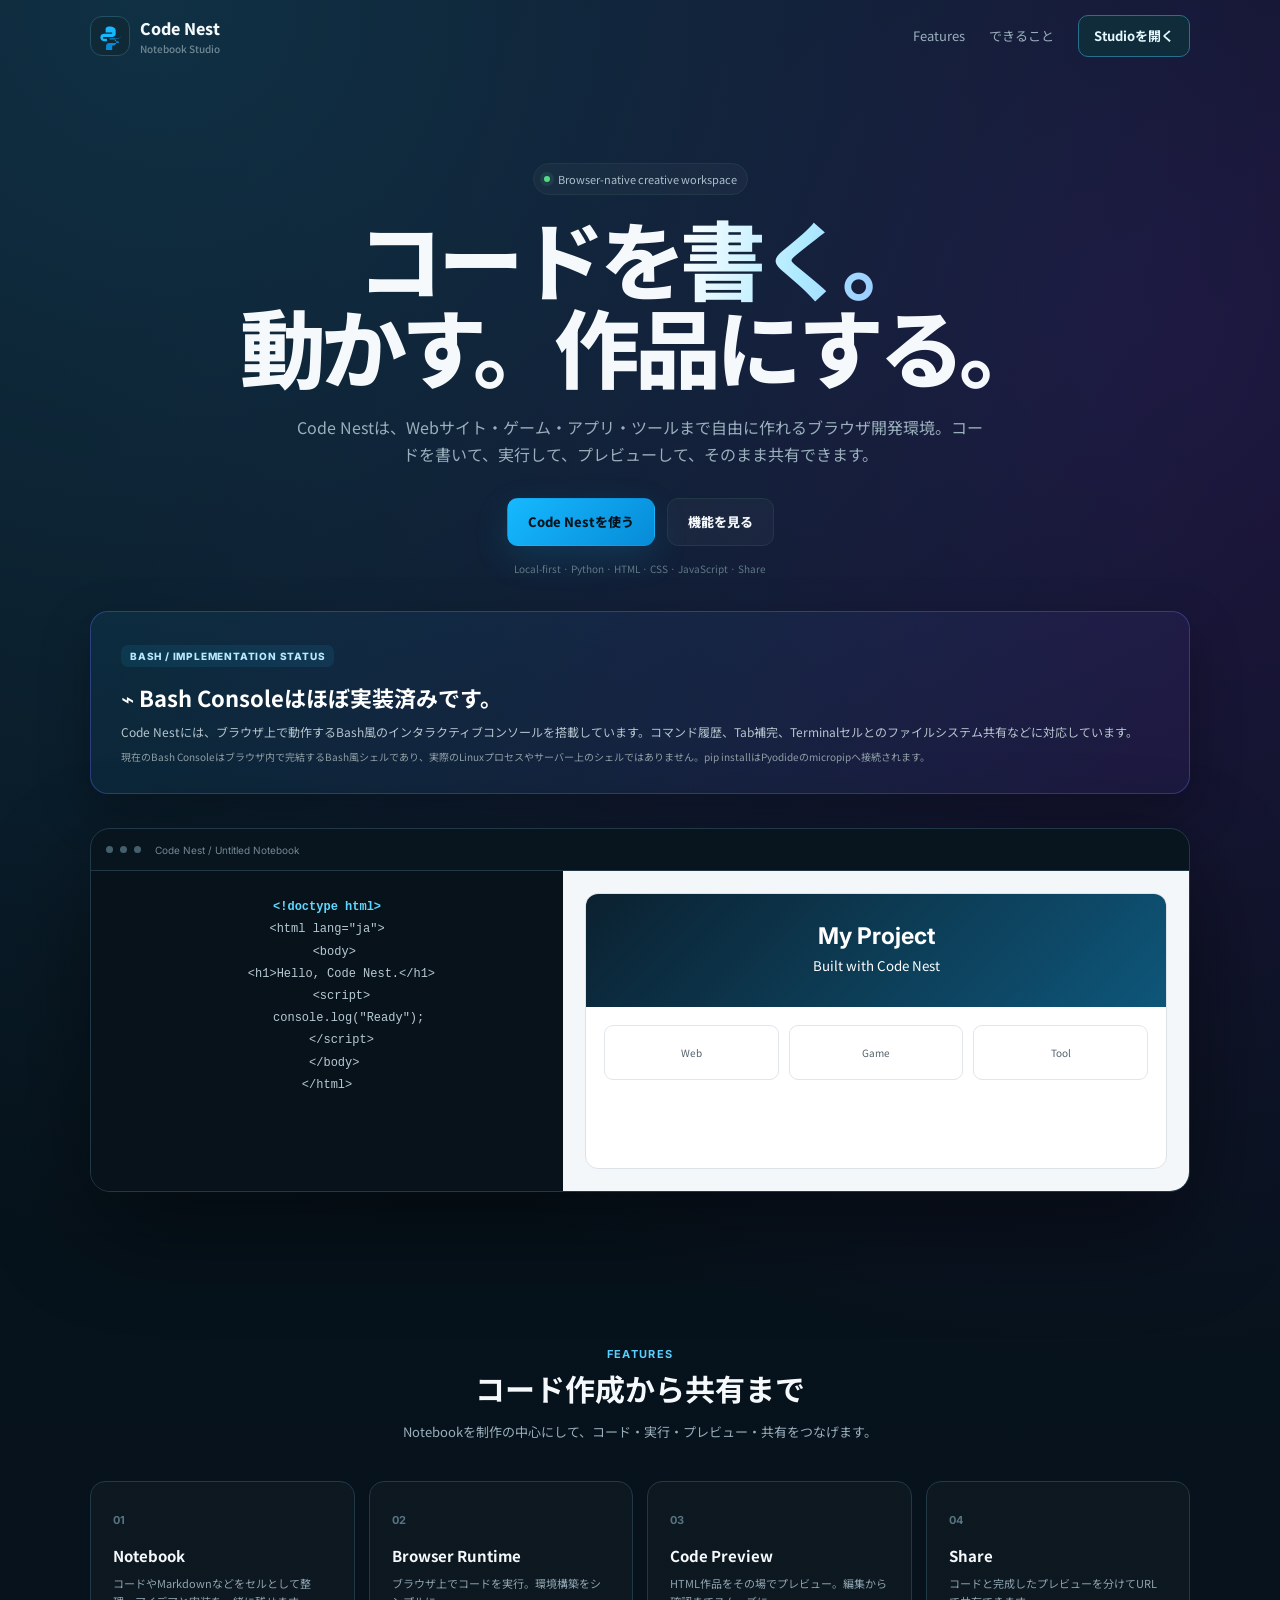
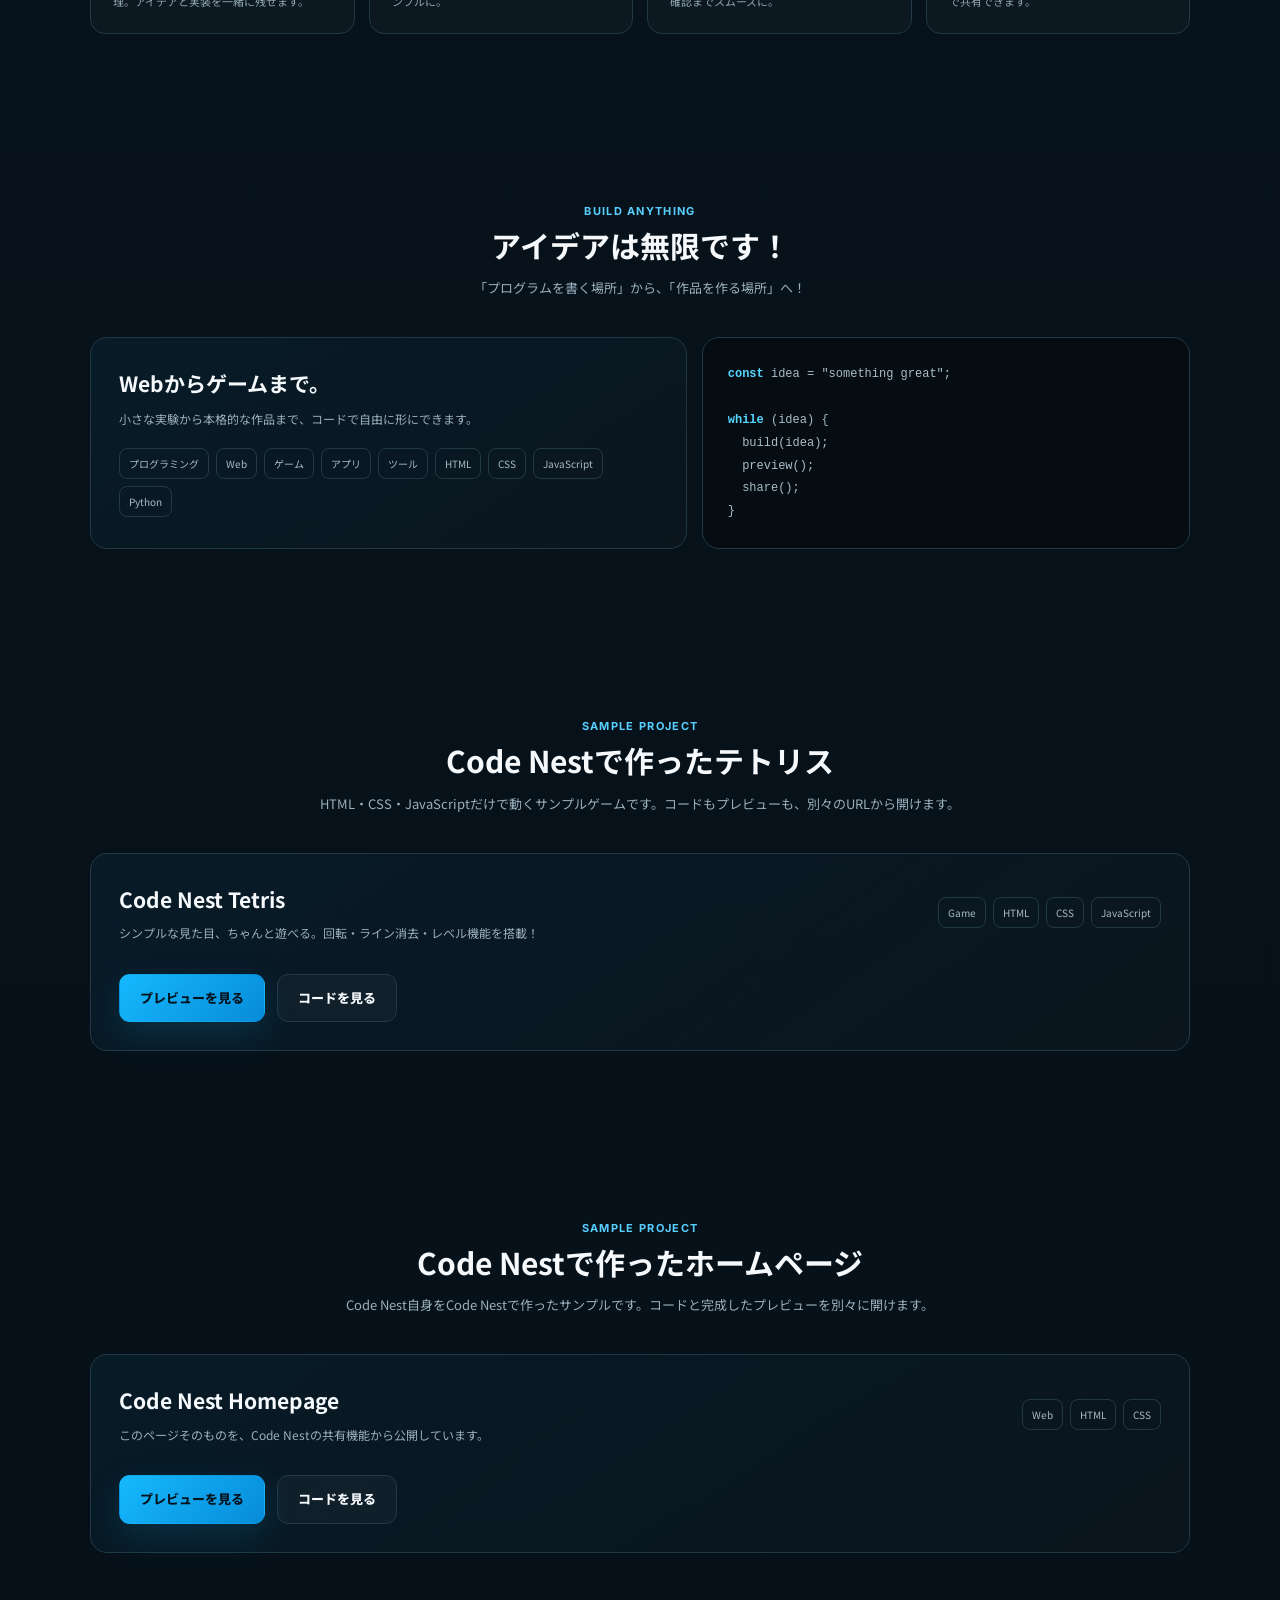
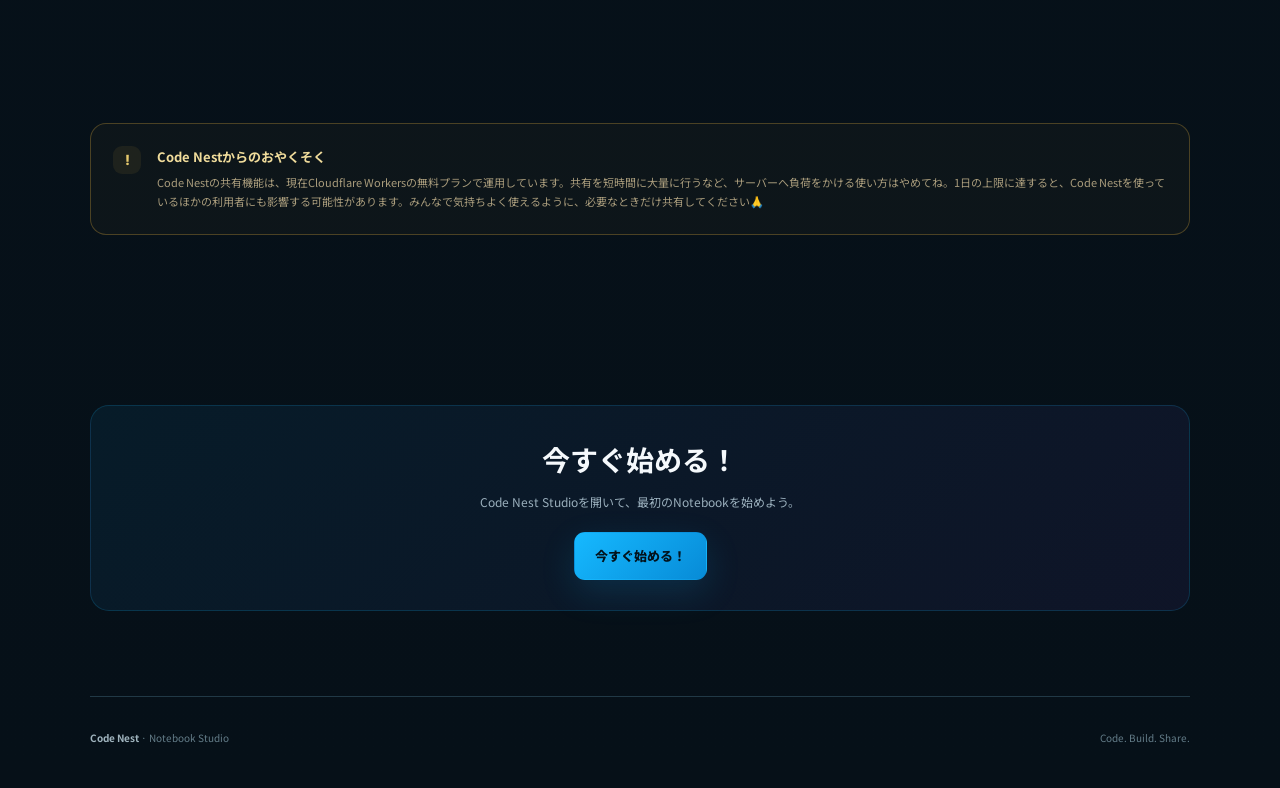
==== commit d99787ad: "Restore homepage sample projects" ====
--- a/index.html
+++ b/index.html
@@ -15,7 +15,7 @@
 </head>
 <body>
 <header class="wrap nav">
-<a class="brand" href="./"><svg class="logo" viewBox="0 0 64 64" aria-hidden="true"><path d="M31 10c-9 0-9 6-9 6v8h15v3H19c-9 0-9 8-9 8s0 9 9 9h6v-6h-7c-3 0-3-4 0-4h20c4 0 7-3 7-7V19c0-5-5-9-14-9Z" fill="#16b9ff"/><path d="M37 54c9 0 9-6 9-6v-8H31v-3h18c9 0 9-8 9-8s0-9-9-9h-6v6h7c3 0 3 4 0 4H30c-4 0-7-3-7 7v8c0 5 5 9 14 9Z" fill="#078bd7"/></svg><span>Code Nest<small>Notebook Studio</small></span></a>
+<a class="brand" href="./"><svg class="logo" viewBox="0 0 64 64" aria-hidden="true"><path d="M31 10c-9 0-9 6-9 6v8h15v3H19c-9 0-9 8-9 8s0 9 9 9h6v-6h-7c-3 0-3-4 0-4h20c4 0 7-3 7-7V19c0-5-5-9-14-9Z" fill="#16b9ff"/><path d="M37 54c9 0 9-6 9-6v-8H31v-3h18c9 0 9-8 9-8s0 9-9 9h-6v6h7c3 0 3 4 0 4H30c-4 0-7 3-7 7v8c0 5 5 9 14 9Z" fill="#078bd7"/></svg><span>Code Nest<small>Notebook Studio</small></span></a>
 <nav class="links"><a href="#features">Features</a><a href="#works">できること</a><a class="navbtn" href="./studio.html">Studioを開く</a></nav>
 </header>
 <main>
@@ -33,10 +33,61 @@
 <article class="feature"><b>03</b><h3>Code Preview</h3><p>HTML作品をその場でプレビュー。編集から確認までスムーズに。</p></article>
 <article class="feature"><b>04</b><h3>Share</h3><p>コードと完成したプレビューを分けてURLで共有できます。</p></article>
 </div></section>
-<section id="works" class="wrap section"><div class="head"><div class="kicker">Build anything</div><h2>アイデアは無限です！</h2><p>「プログラムを書く場所」から、「作品を作る場所」へ！</p></div><div class="build"><div class="card"><h3>Webからゲームまで。</h3><p>小さな実験から本格的な作品まで、コードで自由に形にできます。</p><div class="tags"><span class="tag">プログラミング</span><span class="tag">Web</span><span class="tag">ゲーム</span><span class="tag">アプリ</span><span class="tag">ツール</span><span class="tag">HTML</span><span class="tag">CSS</span><span class="tag">JavaScript</span><span class="tag">Python</span></div></div><div class="terminal"><b>$</b> code-nest init project<br><b>$</b> python main.py<br>Hello from Code Nest.<br><b>$</b> pip install scratchattach<br>Loading package metadata...<br><span style="color:#6e8490">Browser runtime ready.</span></div></div></section>
-<section class="wrap section"><div class="promise-box"><div class="promise-icon">!</div><div><strong>実装状況について</strong><p>Code Nestの機能は開発中のものを含みます。特にブラウザ内の実行環境は、通常のOSやLinuxサーバーとは異なる制約があります。</p></div></div></section>
-<section class="wrap section"><div class="cta"><h2>コードを書く場所を、もっと自由に。</h2><p>ブラウザを開けば、すぐに制作を始められます。</p><a class="btn primary" href="./studio.html">Studioを開く</a></div></section>
+<section id="works" class="wrap section"><div class="head"><div class="kicker">Build anything</div><h2>アイデアは無限です！</h2><p>「プログラムを書く場所」から、「作品を作る場所」へ！</p></div><div class="build"><div class="card"><h3>Webからゲームまで。</h3><p>小さな実験から本格的な作品まで、コードで自由に形にできます。</p><div class="tags"><span class="tag">プログラミング</span><span class="tag">Web</span><span class="tag">ゲーム</span><span class="tag">アプリ</span><span class="tag">ツール</span><span class="tag">HTML</span><span class="tag">CSS</span><span class="tag">JavaScript</span><span class="tag">Python</span></div></div><div class="terminal"><b>const</b> idea = "something great";<br><br><b>while</b> (idea) {<br>&nbsp;&nbsp;build(idea);<br>&nbsp;&nbsp;preview();<br>&nbsp;&nbsp;share();<br>}</div></div></section>
+<section class="wrap section" id="sample-tetris">
+  <div class="head">
+    <div class="kicker">Sample Project</div>
+    <h2>Code Nestで作ったテトリス</h2>
+    <p>HTML・CSS・JavaScriptだけで動くサンプルゲームです。コードもプレビューも、別々のURLから開けます。</p>
+  </div>
+  <div class="card">
+    <div style="display:flex;justify-content:space-between;gap:18px;align-items:center;flex-wrap:wrap">
+      <div>
+        <h3 style="margin:0 0 6px">Code Nest Tetris</h3>
+        <p style="margin:0;color:var(--muted);font-size:12px">シンプルな見た目、ちゃんと遊べる。回転・ライン消去・レベル機能を搭載！</p>
+      </div>
+      <div class="tags">
+        <span class="tag">Game</span>
+        <span class="tag">HTML</span>
+        <span class="tag">CSS</span>
+        <span class="tag">JavaScript</span>
+      </div>
+    </div>
+    <div class="actions" style="justify-content:flex-start;margin-bottom:0">
+      <a class="btn primary" href="https://code-nest-worker.maru-0727.workers.dev/share/6222cdb0?view=preview" target="_blank" rel="noopener">プレビューを見る</a>
+      <a class="btn secondary" href="https://code-nest-worker.maru-0727.workers.dev/share/6222cdb0?view=code" target="_blank" rel="noopener">コードを見る</a>
+    </div>
+  </div>
+</section>
+
+<section class="wrap section" id="sample-homepage">
+  <div class="head">
+    <div class="kicker">Sample Project</div>
+    <h2>Code Nestで作ったホームページ</h2>
+    <p>Code Nest自身をCode Nestで作ったサンプルです。コードと完成したプレビューを別々に開けます。</p>
+  </div>
+  <div class="card">
+    <div style="display:flex;justify-content:space-between;gap:18px;align-items:center;flex-wrap:wrap">
+      <div>
+        <h3 style="margin:0 0 6px">Code Nest Homepage</h3>
+        <p style="margin:0;color:var(--muted);font-size:12px">このページそのものを、Code Nestの共有機能から公開しています。</p>
+      </div>
+      <div class="tags">
+        <span class="tag">Web</span>
+        <span class="tag">HTML</span>
+        <span class="tag">CSS</span>
+      </div>
+    </div>
+    <div class="actions" style="justify-content:flex-start;margin-bottom:0">
+      <a class="btn primary" href="https://code-nest-worker.maru-0727.workers.dev/share/65e07559?view=preview" target="_blank" rel="noopener">プレビューを見る</a>
+      <a class="btn secondary" href="https://code-nest-worker.maru-0727.workers.dev/share/65e07559?view=code" target="_blank" rel="noopener">コードを見る</a>
+    </div>
+  </div>
+</section>
+
+<section class="wrap section promise"><div class="promise-box"><div class="promise-icon">!</div><div><strong>Code Nestからのおやくそく</strong><p>Code Nestの共有機能は、現在Cloudflare Workersの無料プランで運用しています。共有を短時間に大量に行うなど、サーバーへ負荷をかける使い方はやめてね。1日の上限に達すると、Code Nestを使っているほかの利用者にも影響する可能性があります。みんなで気持ちよく使えるように、必要なときだけ共有してください🙏</p></div></div></section>
+<section class="wrap section"><div class="cta"><h2>今すぐ始める！</h2><p>Code Nest Studioを開いて、最初のNotebookを始めよう。</p><a class="btn primary" href="./studio.html">今すぐ始める！</a></div></section>
 </main>
-<footer class="wrap footer"><strong>Code Nest 🪺</strong><span>Local-first browser coding workspace</span></footer>
+<footer class="wrap footer"><span><strong>Code Nest</strong> · Notebook Studio</span><span>Code. Build. Share.</span></footer>
 </body>
 </html>
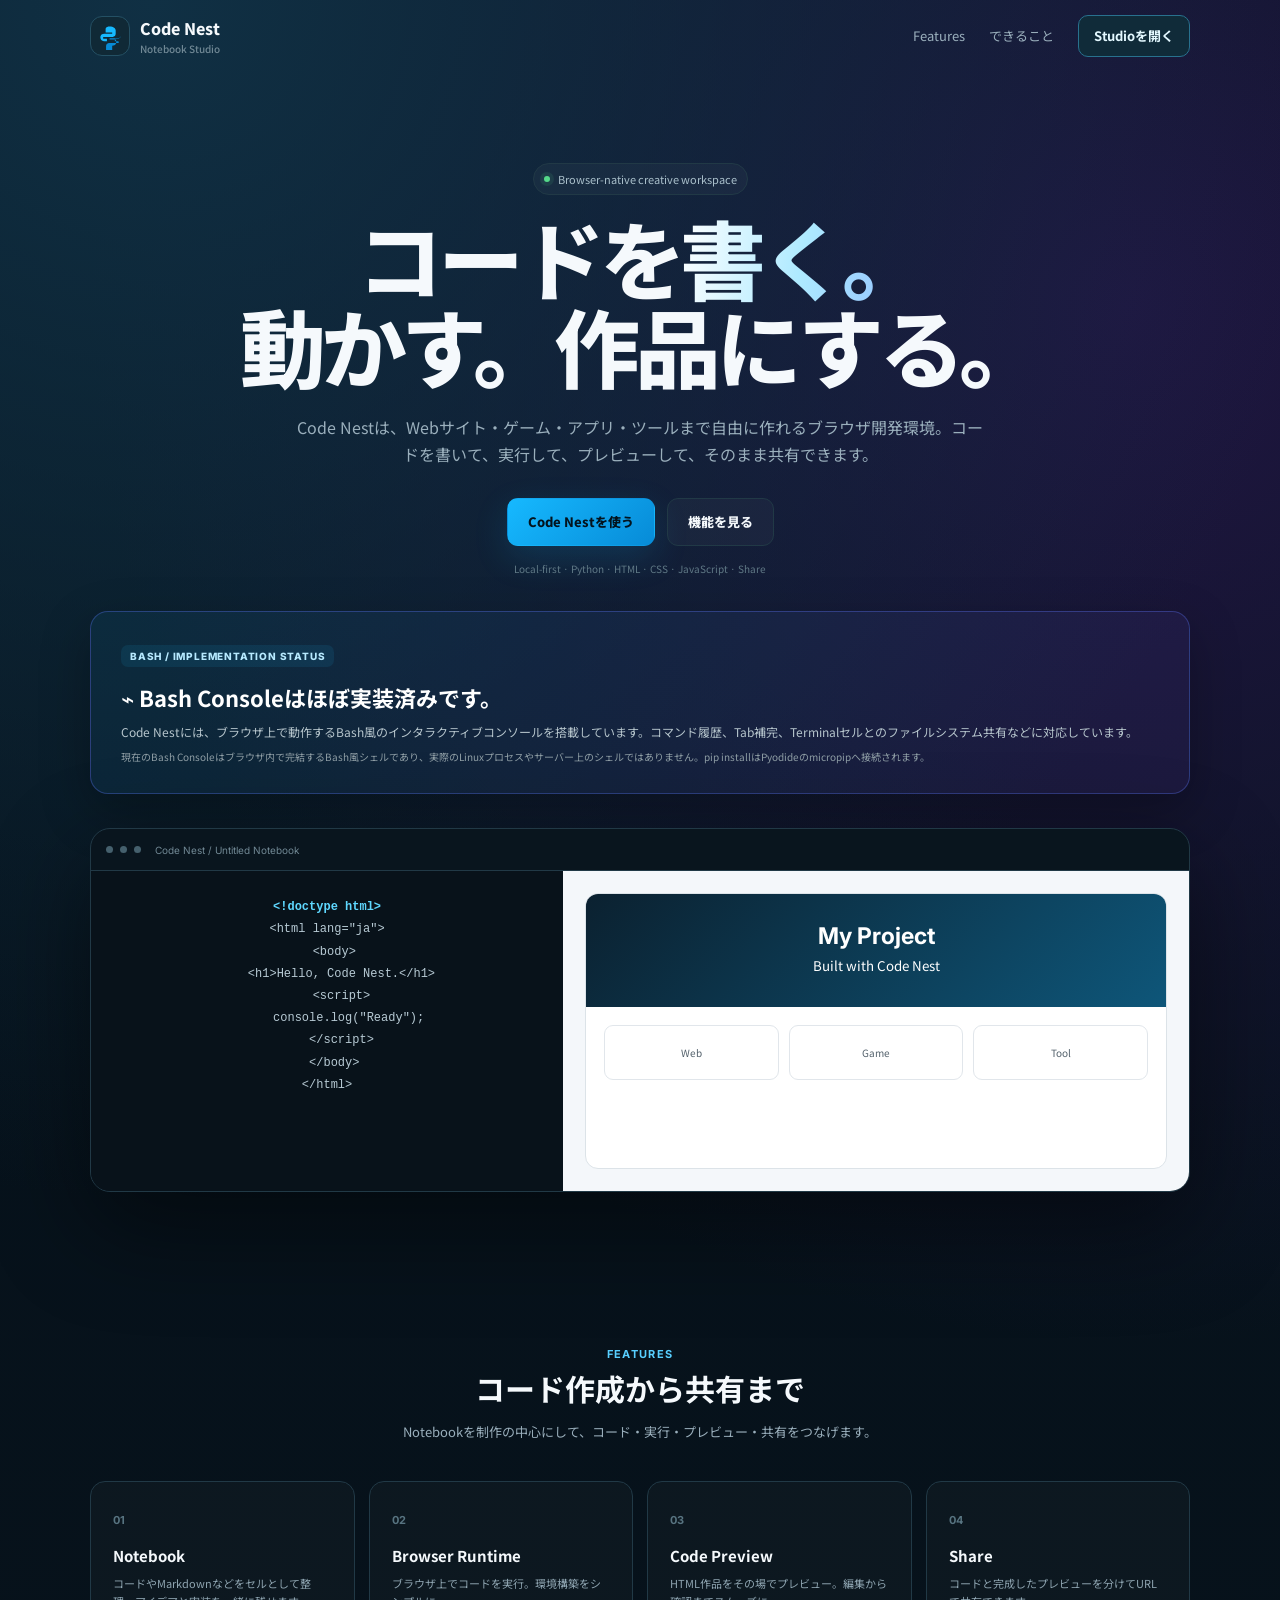
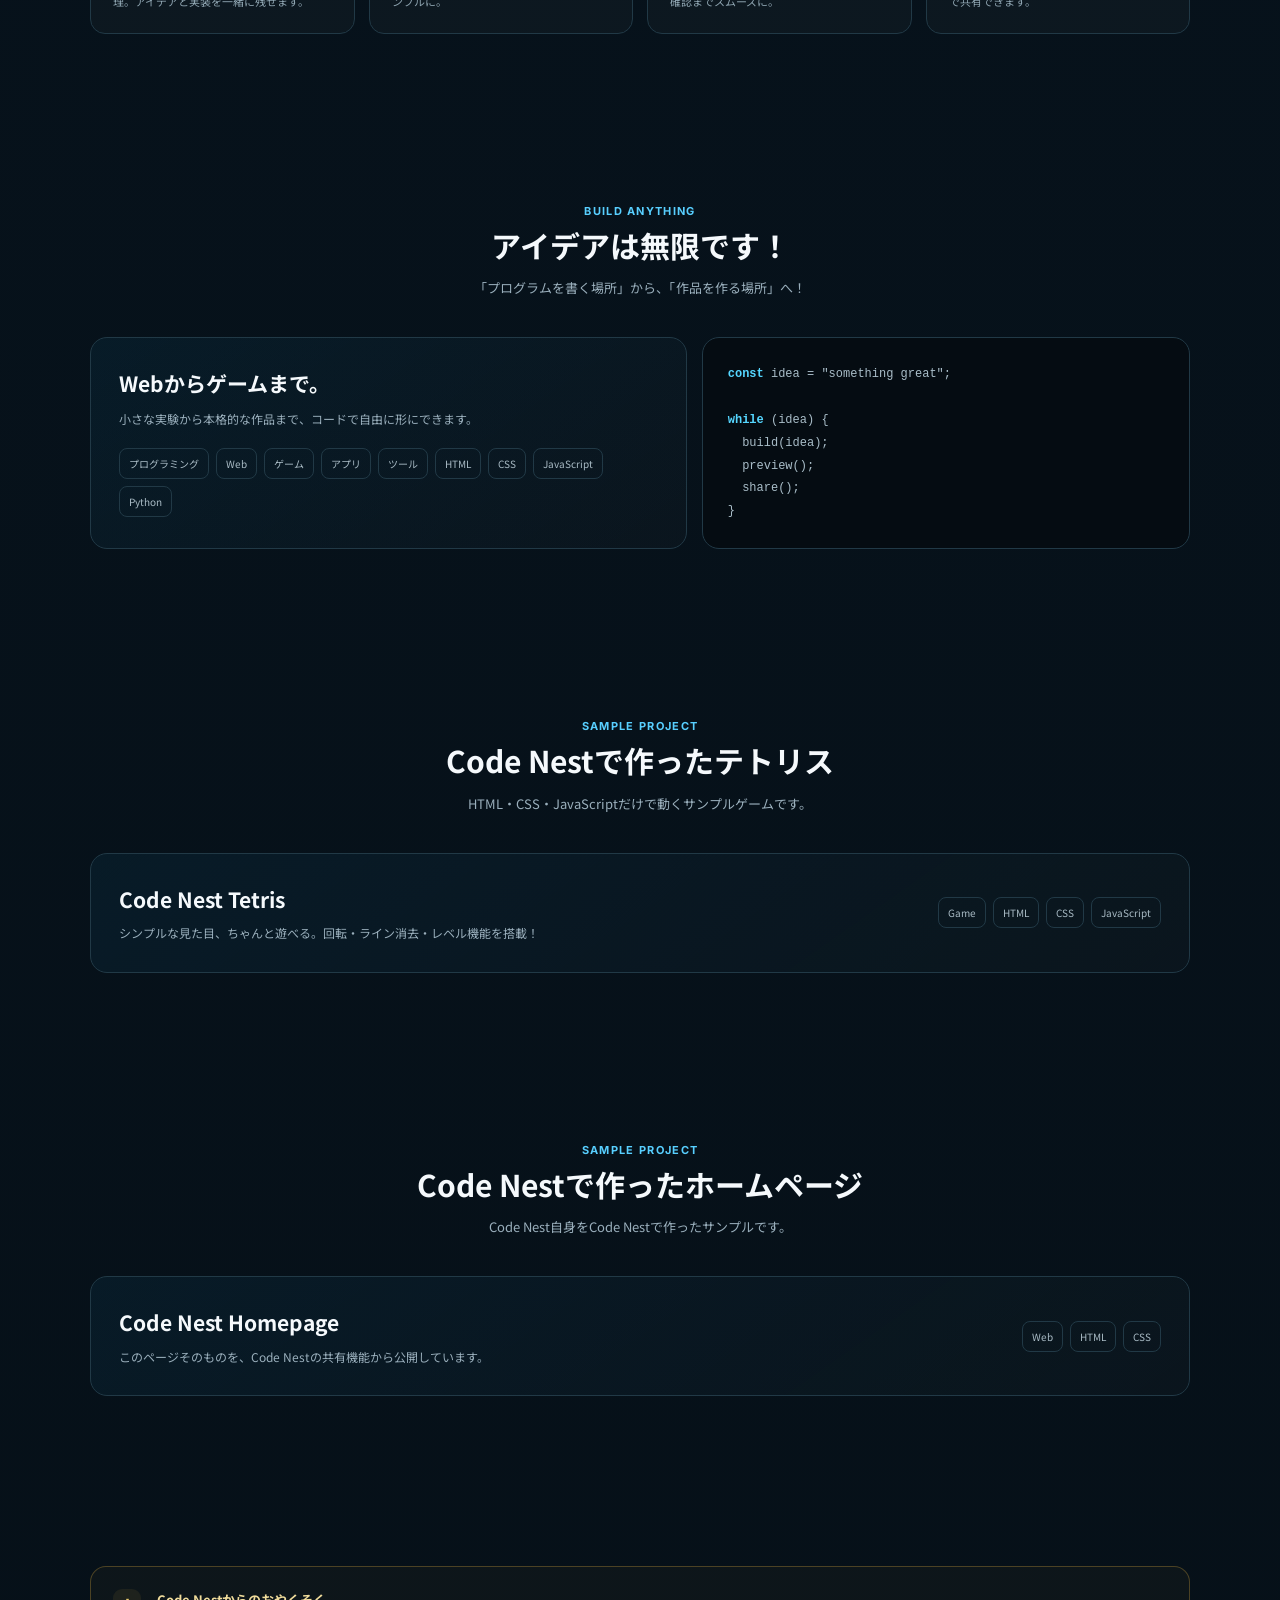
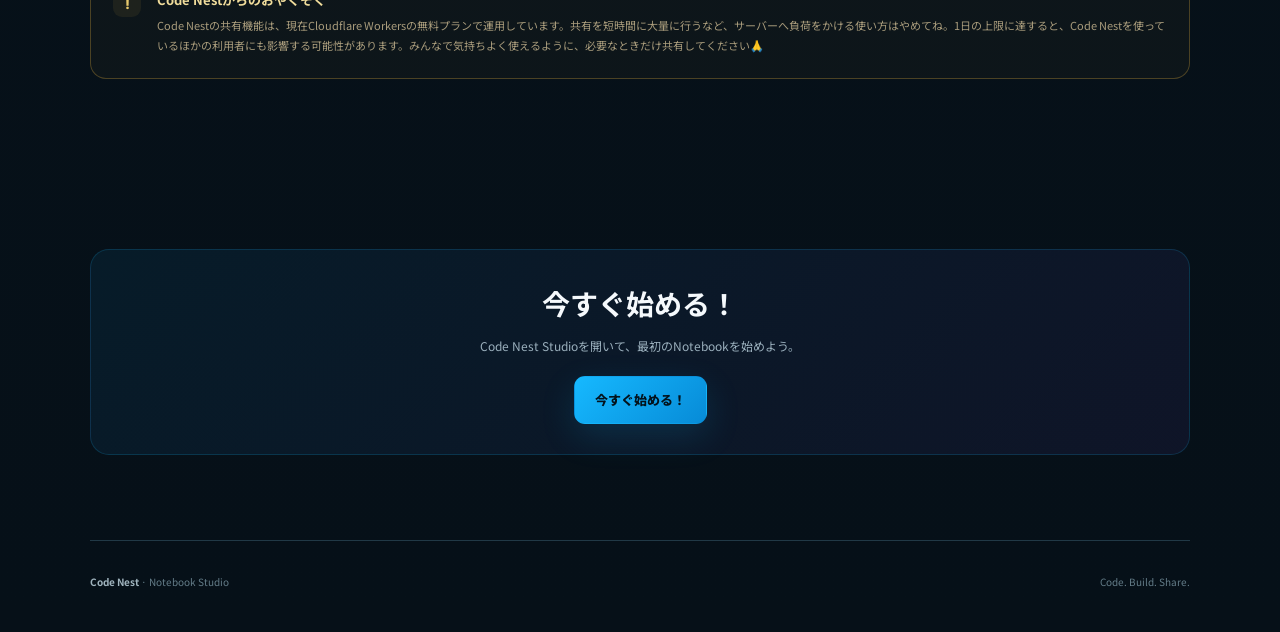
==== commit d42e80f0: "ホームページからサンプルコードのリンクを削除" ====
--- a/index.html
+++ b/index.html
@@ -15,7 +15,7 @@
 </head>
 <body>
 <header class="wrap nav">
-<a class="brand" href="./"><svg class="logo" viewBox="0 0 64 64" aria-hidden="true"><path d="M31 10c-9 0-9 6-9 6v8h15v3H19c-9 0-9 8-9 8s0 9 9 9h6v-6h-7c-3 0-3-4 0-4h20c4 0 7-3 7-7V19c0-5-5-9-14-9Z" fill="#16b9ff"/><path d="M37 54c9 0 9-6 9-6v-8H31v-3h18c9 0 9-8 9-8s0 9-9 9h-6v6h7c3 0 3 4 0 4H30c-4 0-7 3-7 7v8c0 5 5 9 14 9Z" fill="#078bd7"/></svg><span>Code Nest<small>Notebook Studio</small></span></a>
+<a class="brand" href="./"><svg class="logo" viewBox="0 0 64 64"><path d="M31 10c-9 0-9 6-9 6v8h15v3H19c-9 0-9 8-9 8s0 9 9 9h6v-6h-7c-3 0-3-4 0-4h20c4 0 7-3 7-7V19c0-5-5-9-14-9Z" fill="#16b9ff"/><path d="M37 54c9 0 9-6 9-6v-8H31v-3h18c9 0 9-8 9-8s0 9-9 9h-6v6h7c3 0 3 4 0 4H30c-4 0-7 3-7 7v8c0 5 5 9 14 9Z" fill="#078bd7"/></svg><span>Code Nest<small>Notebook Studio</small></span></a>
 <nav class="links"><a href="#features">Features</a><a href="#works">できること</a><a class="navbtn" href="./studio.html">Studioを開く</a></nav>
 </header>
 <main>
@@ -23,7 +23,7 @@
 <div class="eyebrow"><i></i> Browser-native creative workspace</div>
 <h1>コードを<span>書く。</span><br>動かす。作品にする。</h1>
 <p class="lead">Code Nestは、Webサイト・ゲーム・アプリ・ツールまで自由に作れるブラウザ開発環境。コードを書いて、実行して、プレビューして、そのまま共有できます。</p>
-<div class="actions"><a class="btn primary" href="./studio.html">Code Nestを使う</a><a class="btn secondary" href="#features">機能を見る</a></div>
+<div class="actions"><a class="btn primary" href="./dashboard.html">Code Nestを使う</a><a class="btn secondary" href="#features">機能を見る</a></div>
 <div class="note">Local-first · Python · HTML · CSS · JavaScript · Share</div><div class="status-warning"><span class="sw-label">BASH / IMPLEMENTATION STATUS</span><h3>⌁ Bash Consoleはほぼ実装済みです。</h3><p>Code Nestには、ブラウザ上で動作するBash風のインタラクティブコンソールを搭載しています。コマンド履歴、Tab補完、Terminalセルとのファイルシステム共有などに対応しています。</p><p>現在のBash Consoleはブラウザ内で完結するBash風シェルであり、実際のLinuxプロセスやサーバー上のシェルではありません。pip installはPyodideのmicropipへ接続されます。</p></div>
 <div class="showcase"><div class="bar"><i class="dot"></i><i class="dot"></i><i class="dot"></i><span>Code Nest / Untitled Notebook</span></div><div class="screen"><div class="code"><b>&lt;!doctype html&gt;</b><br>&lt;html lang="ja"&gt;<br>&nbsp;&nbsp;&lt;body&gt;<br>&nbsp;&nbsp;&nbsp;&nbsp;&lt;h1&gt;Hello, Code Nest.&lt;/h1&gt;<br>&nbsp;&nbsp;&nbsp;&nbsp;&lt;script&gt;<br>&nbsp;&nbsp;&nbsp;&nbsp;&nbsp;&nbsp;console.log("Ready");<br>&nbsp;&nbsp;&nbsp;&nbsp;&lt;/script&gt;<br>&nbsp;&nbsp;&lt;/body&gt;<br>&lt;/html&gt;</div><div class="preview"><div class="mock"><div class="mockhead"><strong>My Project</strong><br><small>Built with Code Nest</small></div><div class="mockgrid"><div class="mockitem">Web</div><div class="mockitem">Game</div><div class="mockitem">Tool</div></div></div></div></div></div>
 </section>
@@ -38,7 +38,7 @@
   <div class="head">
     <div class="kicker">Sample Project</div>
     <h2>Code Nestで作ったテトリス</h2>
-    <p>HTML・CSS・JavaScriptだけで動くサンプルゲームです。コードもプレビューも、別々のURLから開けます。</p>
+    <p>HTML・CSS・JavaScriptだけで動くサンプルゲームです。</p>
   </div>
   <div class="card">
     <div style="display:flex;justify-content:space-between;gap:18px;align-items:center;flex-wrap:wrap">
@@ -53,10 +53,6 @@
         <span class="tag">JavaScript</span>
       </div>
     </div>
-    <div class="actions" style="justify-content:flex-start;margin-bottom:0">
-      <a class="btn primary" href="https://code-nest-worker.maru-0727.workers.dev/share/6222cdb0?view=preview" target="_blank" rel="noopener">プレビューを見る</a>
-      <a class="btn secondary" href="https://code-nest-worker.maru-0727.workers.dev/share/6222cdb0?view=code" target="_blank" rel="noopener">コードを見る</a>
-    </div>
   </div>
 </section>
 
@@ -64,7 +60,7 @@
   <div class="head">
     <div class="kicker">Sample Project</div>
     <h2>Code Nestで作ったホームページ</h2>
-    <p>Code Nest自身をCode Nestで作ったサンプルです。コードと完成したプレビューを別々に開けます。</p>
+    <p>Code Nest自身をCode Nestで作ったサンプルです。</p>
   </div>
   <div class="card">
     <div style="display:flex;justify-content:space-between;gap:18px;align-items:center;flex-wrap:wrap">
@@ -78,10 +74,6 @@
         <span class="tag">CSS</span>
       </div>
     </div>
-    <div class="actions" style="justify-content:flex-start;margin-bottom:0">
-      <a class="btn primary" href="https://code-nest-worker.maru-0727.workers.dev/share/65e07559?view=preview" target="_blank" rel="noopener">プレビューを見る</a>
-      <a class="btn secondary" href="https://code-nest-worker.maru-0727.workers.dev/share/65e07559?view=code" target="_blank" rel="noopener">コードを見る</a>
-    </div>
   </div>
 </section>
 
@@ -90,4 +82,4 @@
 </main>
 <footer class="wrap footer"><span><strong>Code Nest</strong> · Notebook Studio</span><span>Code. Build. Share.</span></footer>
 </body>
-</html>
+</html>
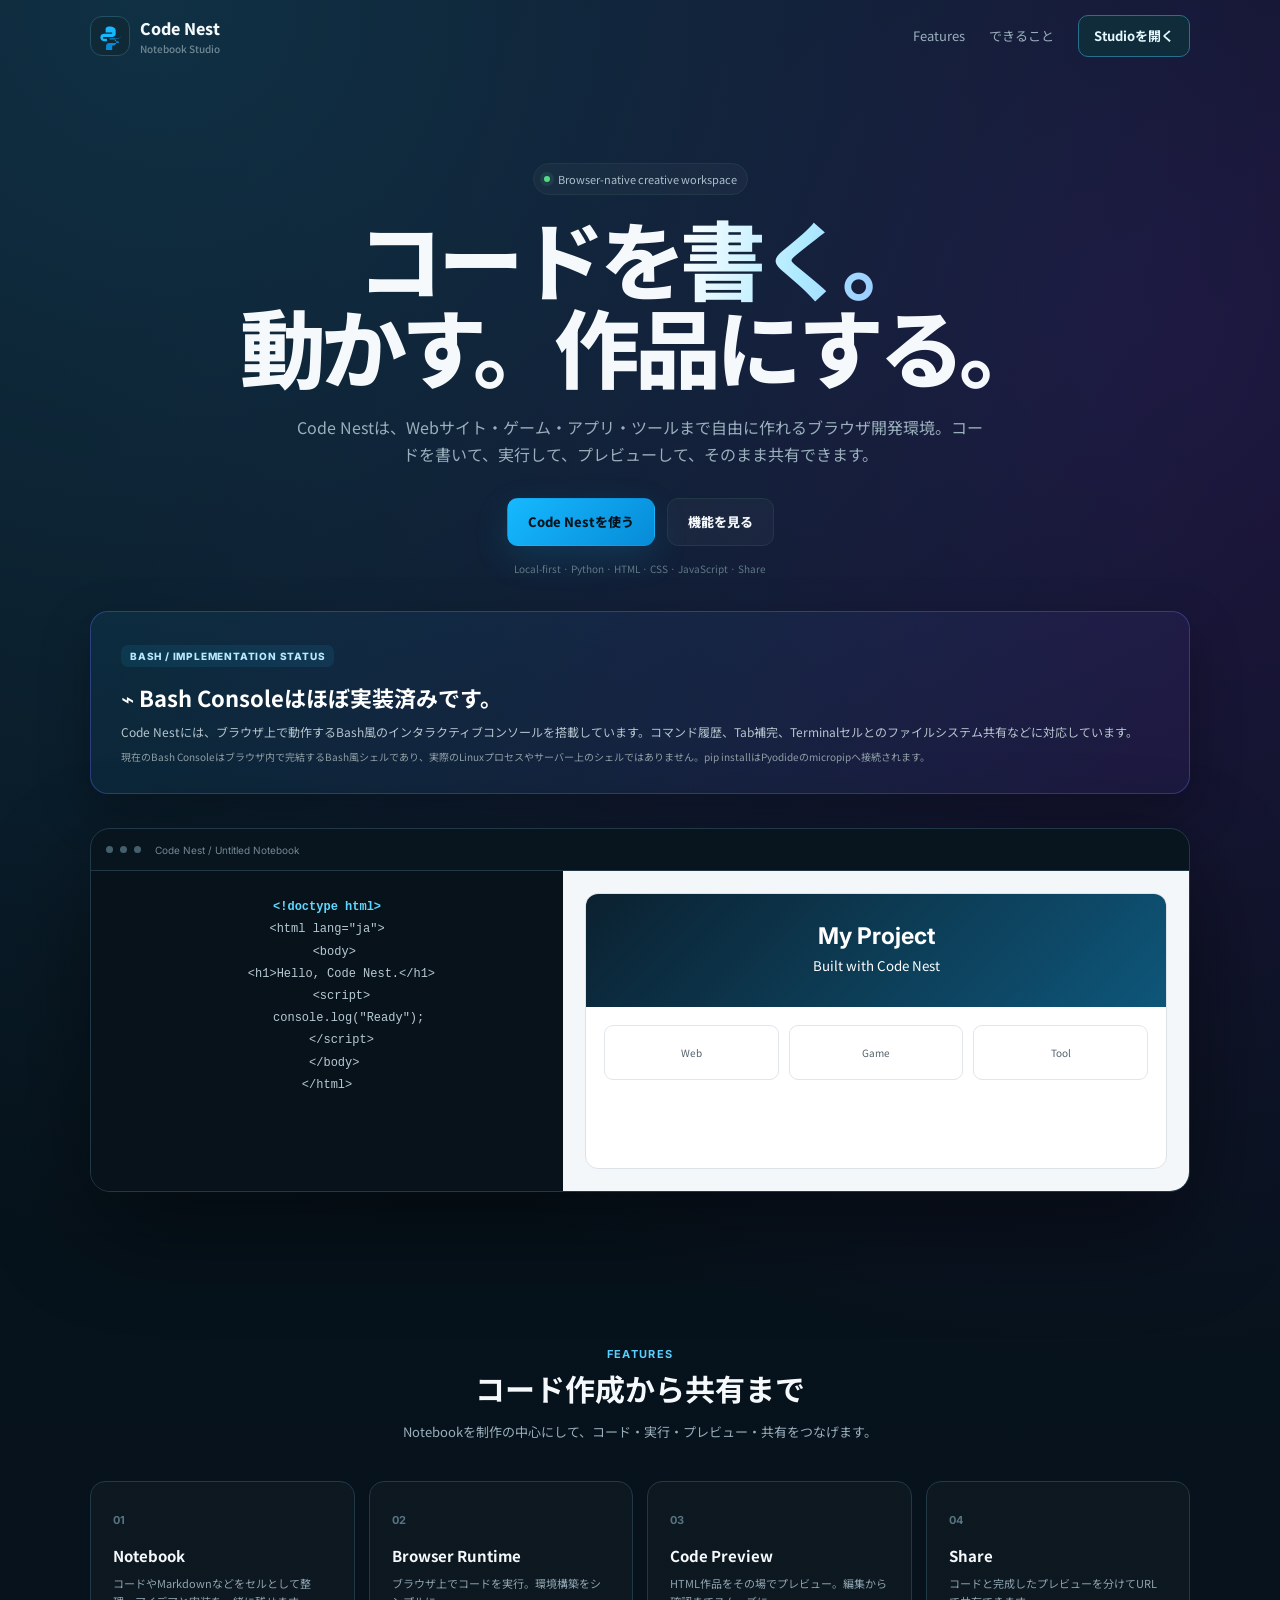
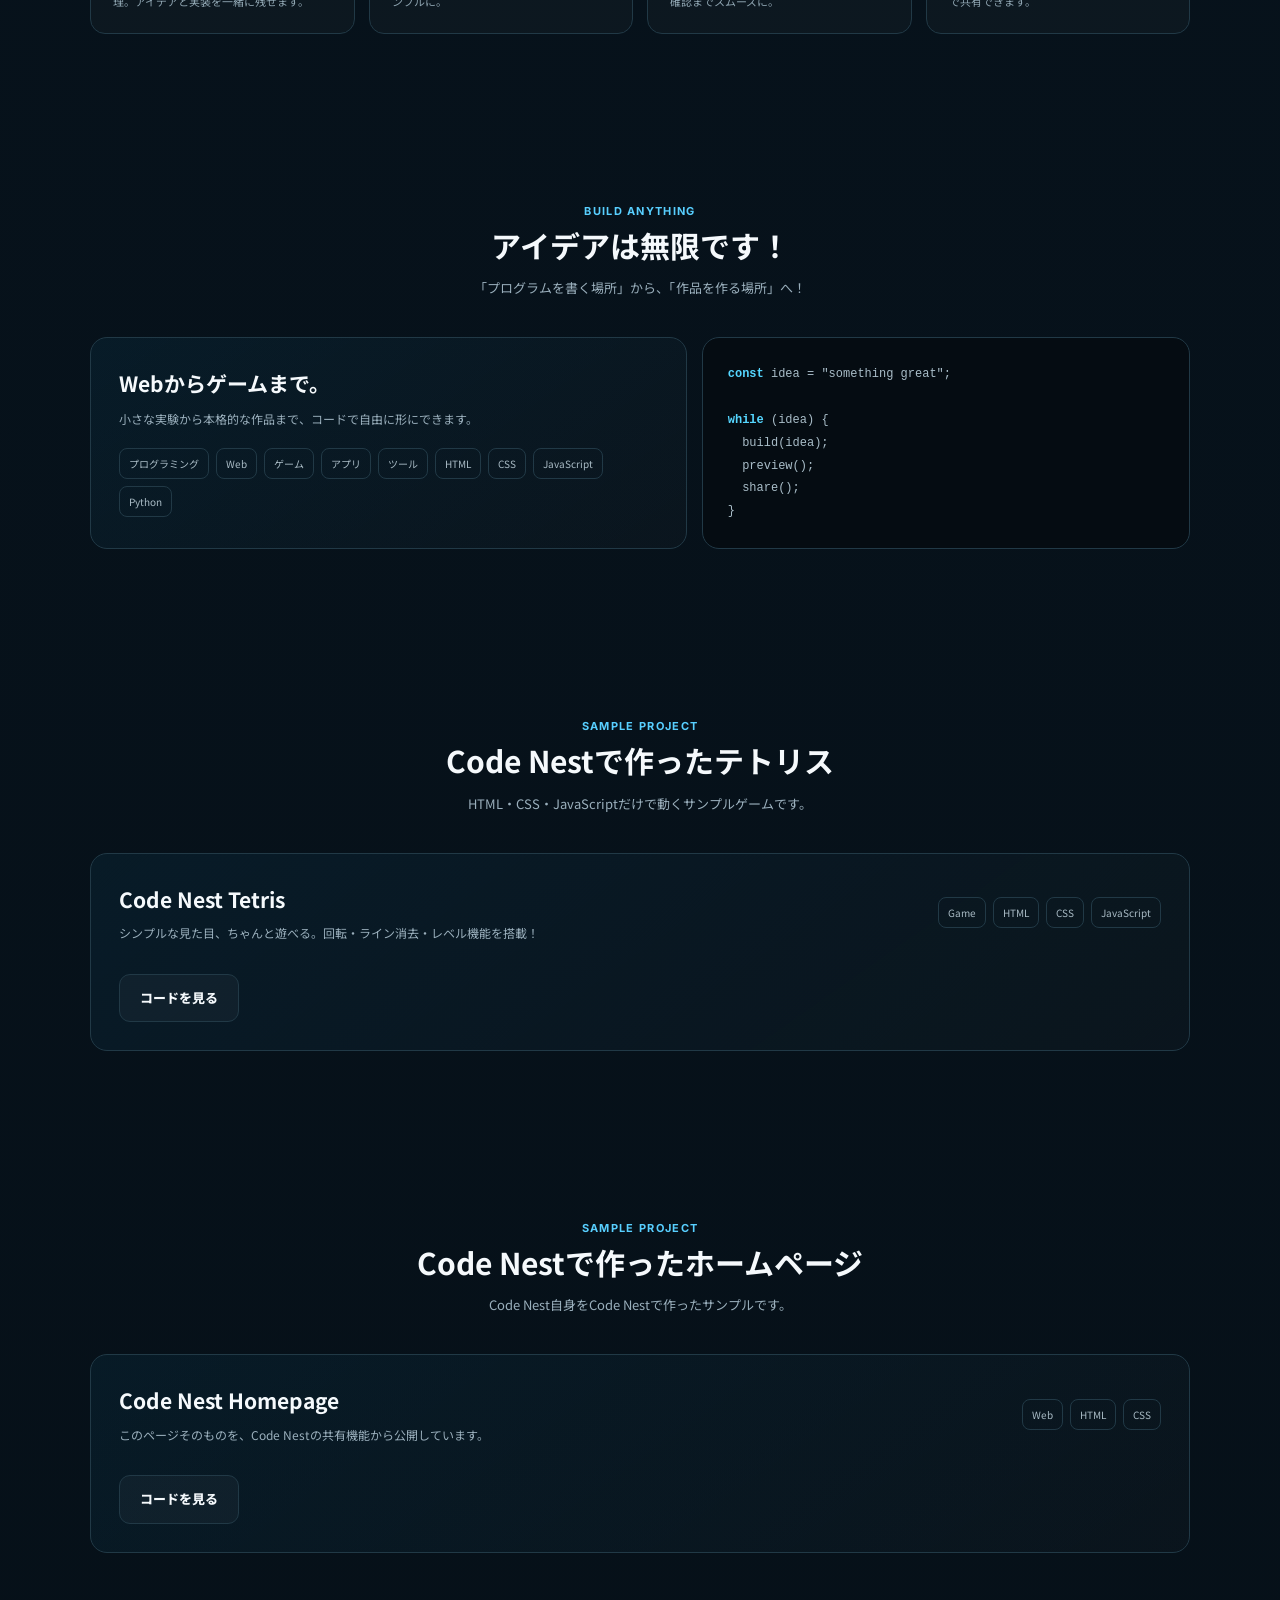
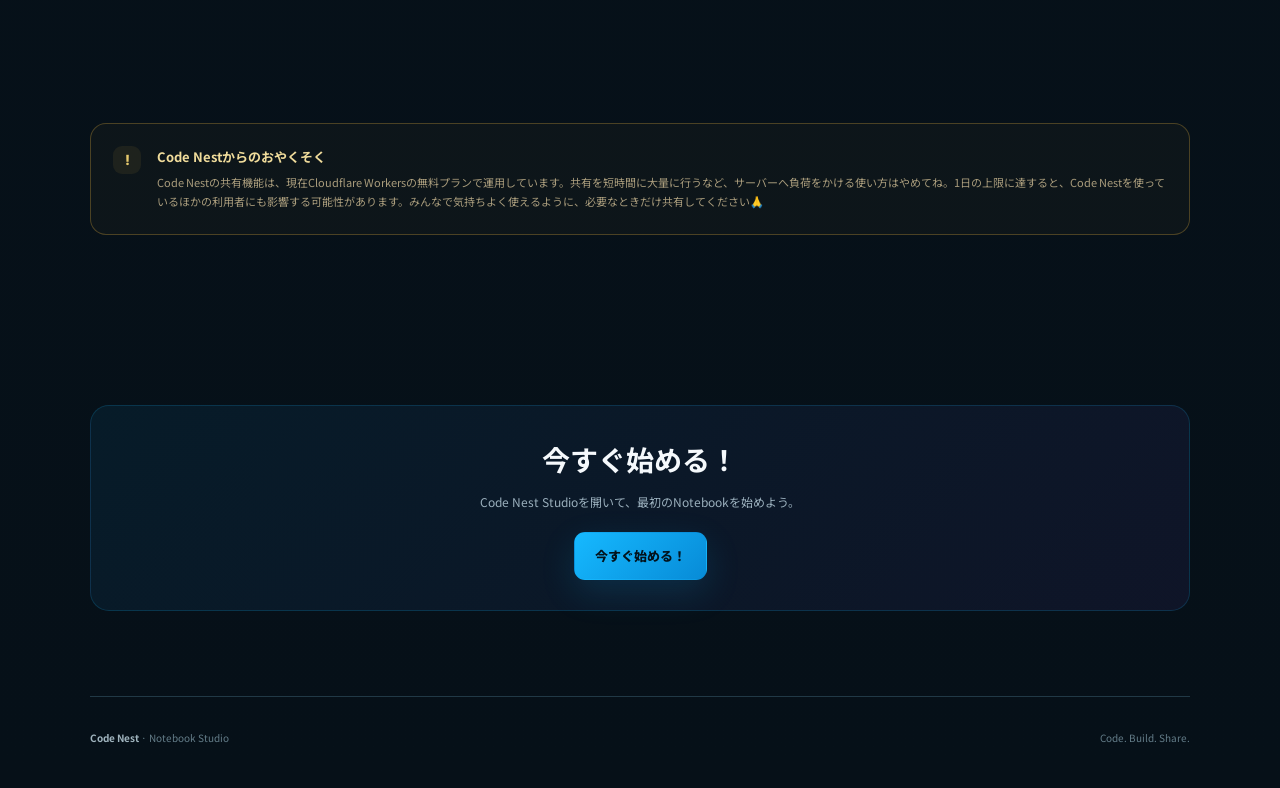
==== commit 192e52c4: "Restore sample code links while keeping previews removed" ====
--- a/index.html
+++ b/index.html
@@ -53,6 +53,9 @@
         <span class="tag">JavaScript</span>
       </div>
     </div>
+    <div class="actions" style="justify-content:flex-start;margin-bottom:0">
+      <a class="btn secondary" href="https://code-nest-worker.maru-0727.workers.dev/share/6222cdb0?view=code" target="_blank" rel="noopener">コードを見る</a>
+    </div>
   </div>
 </section>
 
@@ -74,6 +77,9 @@
         <span class="tag">CSS</span>
       </div>
     </div>
+    <div class="actions" style="justify-content:flex-start;margin-bottom:0">
+      <a class="btn secondary" href="https://code-nest-worker.maru-0727.workers.dev/share/65e07559?view=code" target="_blank" rel="noopener">コードを見る</a>
+    </div>
   </div>
 </section>
 
@@ -82,4 +88,4 @@
 </main>
 <footer class="wrap footer"><span><strong>Code Nest</strong> · Notebook Studio</span><span>Code. Build. Share.</span></footer>
 </body>
-</html>+</html>
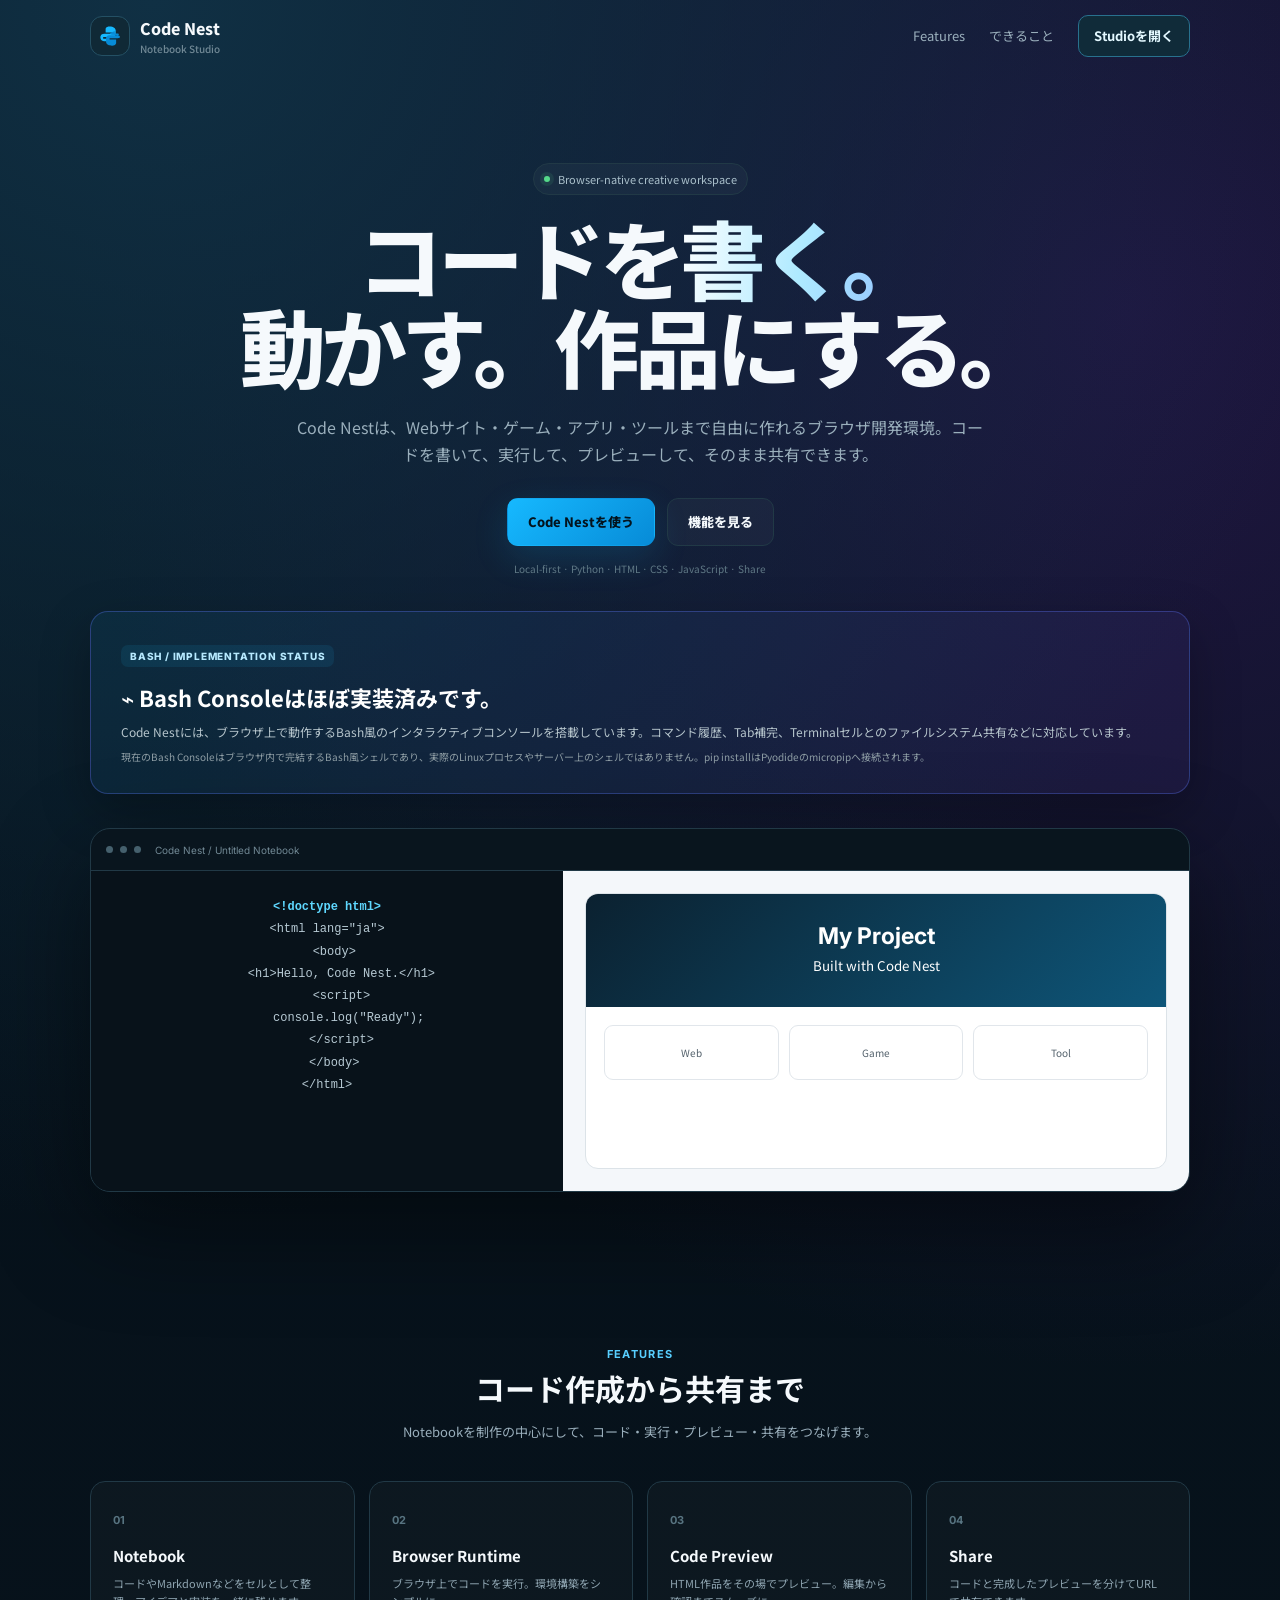
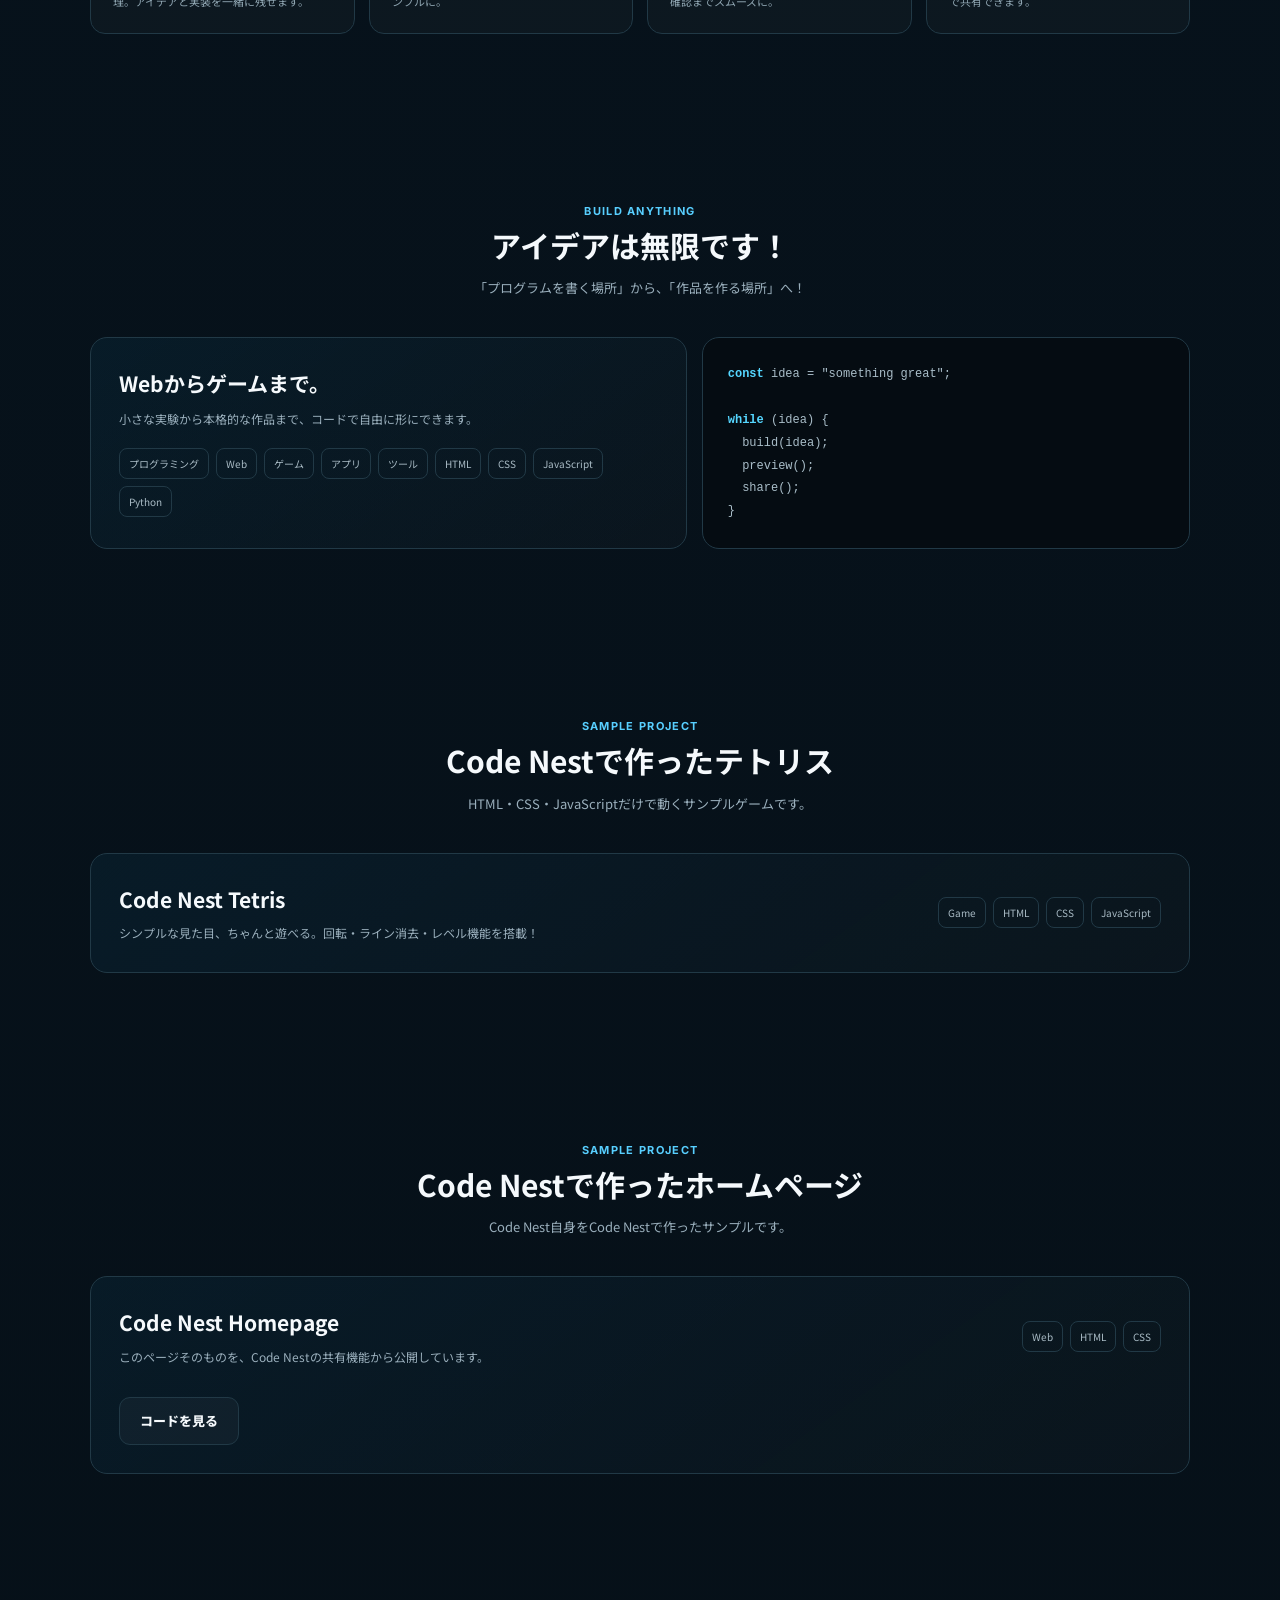
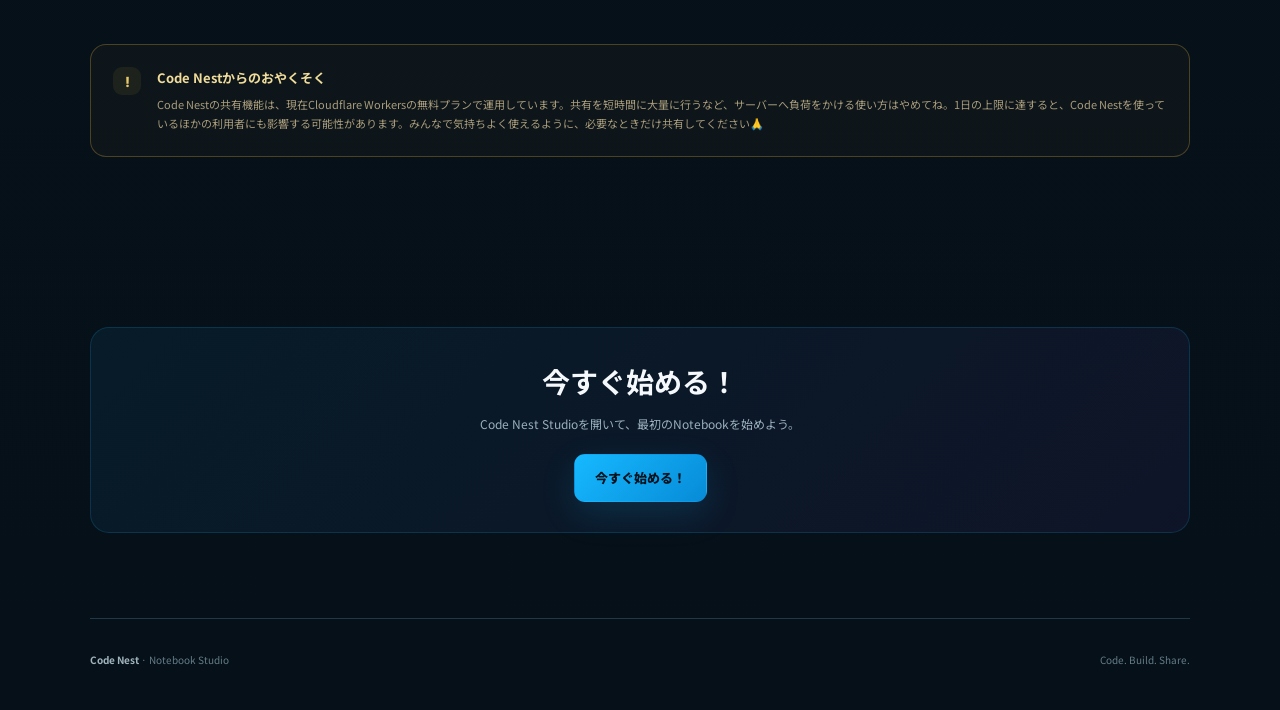
==== commit 1ee2f59f: "Remove code view buttons from hero section Removed action buttons for viewing code in the hero secti" ====
--- a/index.html
+++ b/index.html
@@ -15,7 +15,7 @@
 </head>
 <body>
 <header class="wrap nav">
-<a class="brand" href="./"><svg class="logo" viewBox="0 0 64 64"><path d="M31 10c-9 0-9 6-9 6v8h15v3H19c-9 0-9 8-9 8s0 9 9 9h6v-6h-7c-3 0-3-4 0-4h20c4 0 7-3 7-7V19c0-5-5-9-14-9Z" fill="#16b9ff"/><path d="M37 54c9 0 9-6 9-6v-8H31v-3h18c9 0 9-8 9-8s0 9-9 9h-6v6h7c3 0 3 4 0 4H30c-4 0-7 3-7 7v8c0 5 5 9 14 9Z" fill="#078bd7"/></svg><span>Code Nest<small>Notebook Studio</small></span></a>
+<a class="brand" href="./"><svg class="logo" viewBox="0 0 64 64"><path d="M31 10c-9 0-9 6-9 6v8h15v3H19c-9 0-9 8-9 8s0 9 9 9h6v-6h-7c-3 0-3-4 0-4h20c4 0 7-3 7-7V19c0-5-5-9-14-9Z" fill="#16b9ff"/><path d="M37 54c9 0 9-6 9-6v-8H31v-3h18c9 0 9-8-9-8s0-9 9-9h-6v6h7c3 0 3 4 0 4H30c-4 0-7 3-7 7v8c0 5 5 9 14 9Z" fill="#078bd7"/></svg><span>Code Nest<small>Notebook Studio</small></span></a>
 <nav class="links"><a href="#features">Features</a><a href="#works">できること</a><a class="navbtn" href="./studio.html">Studioを開く</a></nav>
 </header>
 <main>
@@ -53,12 +53,8 @@
         <span class="tag">JavaScript</span>
       </div>
     </div>
-    <div class="actions" style="justify-content:flex-start;margin-bottom:0">
-      <a class="btn secondary" href="https://code-nest-worker.maru-0727.workers.dev/share/6222cdb0?view=code" target="_blank" rel="noopener">コードを見る</a>
-    </div>
   </div>
 </section>
-
 <section class="wrap section" id="sample-homepage">
   <div class="head">
     <div class="kicker">Sample Project</div>
@@ -82,7 +78,6 @@
     </div>
   </div>
 </section>
-
 <section class="wrap section promise"><div class="promise-box"><div class="promise-icon">!</div><div><strong>Code Nestからのおやくそく</strong><p>Code Nestの共有機能は、現在Cloudflare Workersの無料プランで運用しています。共有を短時間に大量に行うなど、サーバーへ負荷をかける使い方はやめてね。1日の上限に達すると、Code Nestを使っているほかの利用者にも影響する可能性があります。みんなで気持ちよく使えるように、必要なときだけ共有してください🙏</p></div></div></section>
 <section class="wrap section"><div class="cta"><h2>今すぐ始める！</h2><p>Code Nest Studioを開いて、最初のNotebookを始めよう。</p><a class="btn primary" href="./studio.html">今すぐ始める！</a></div></section>
 </main>
